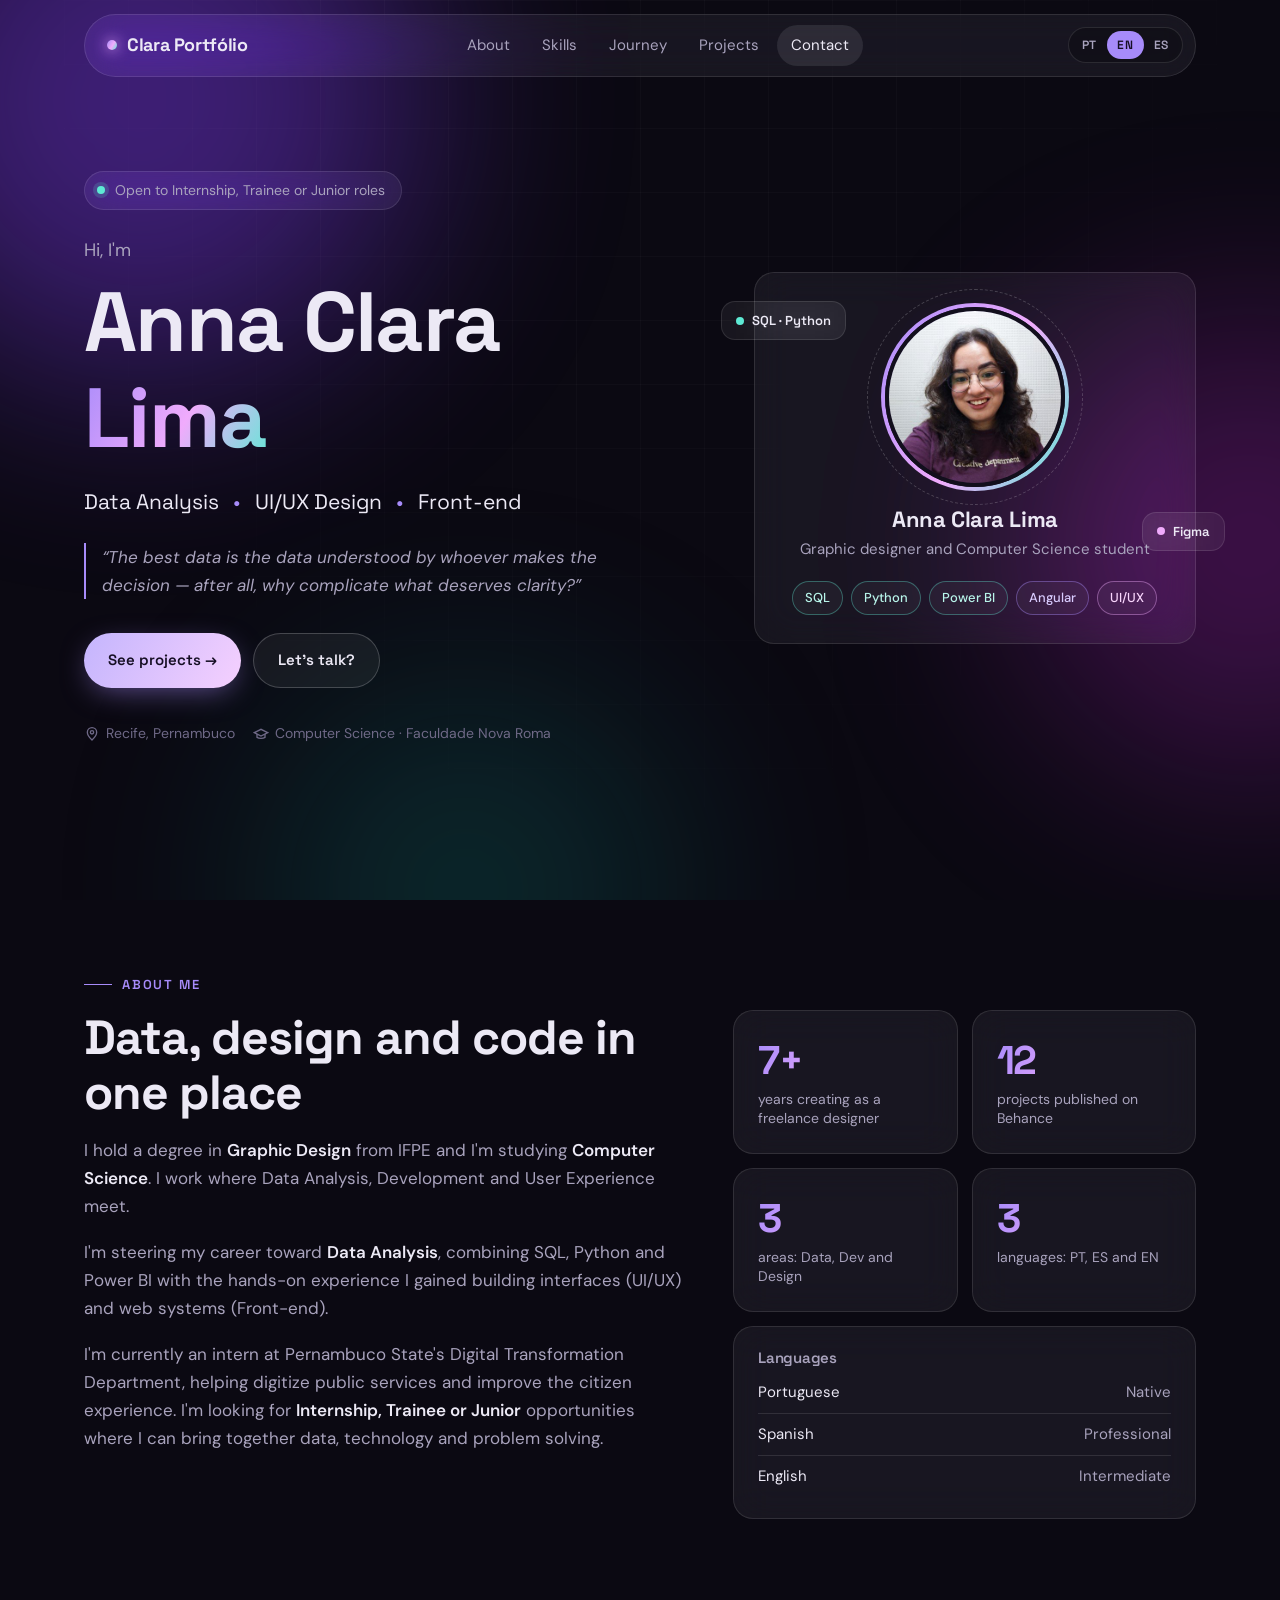
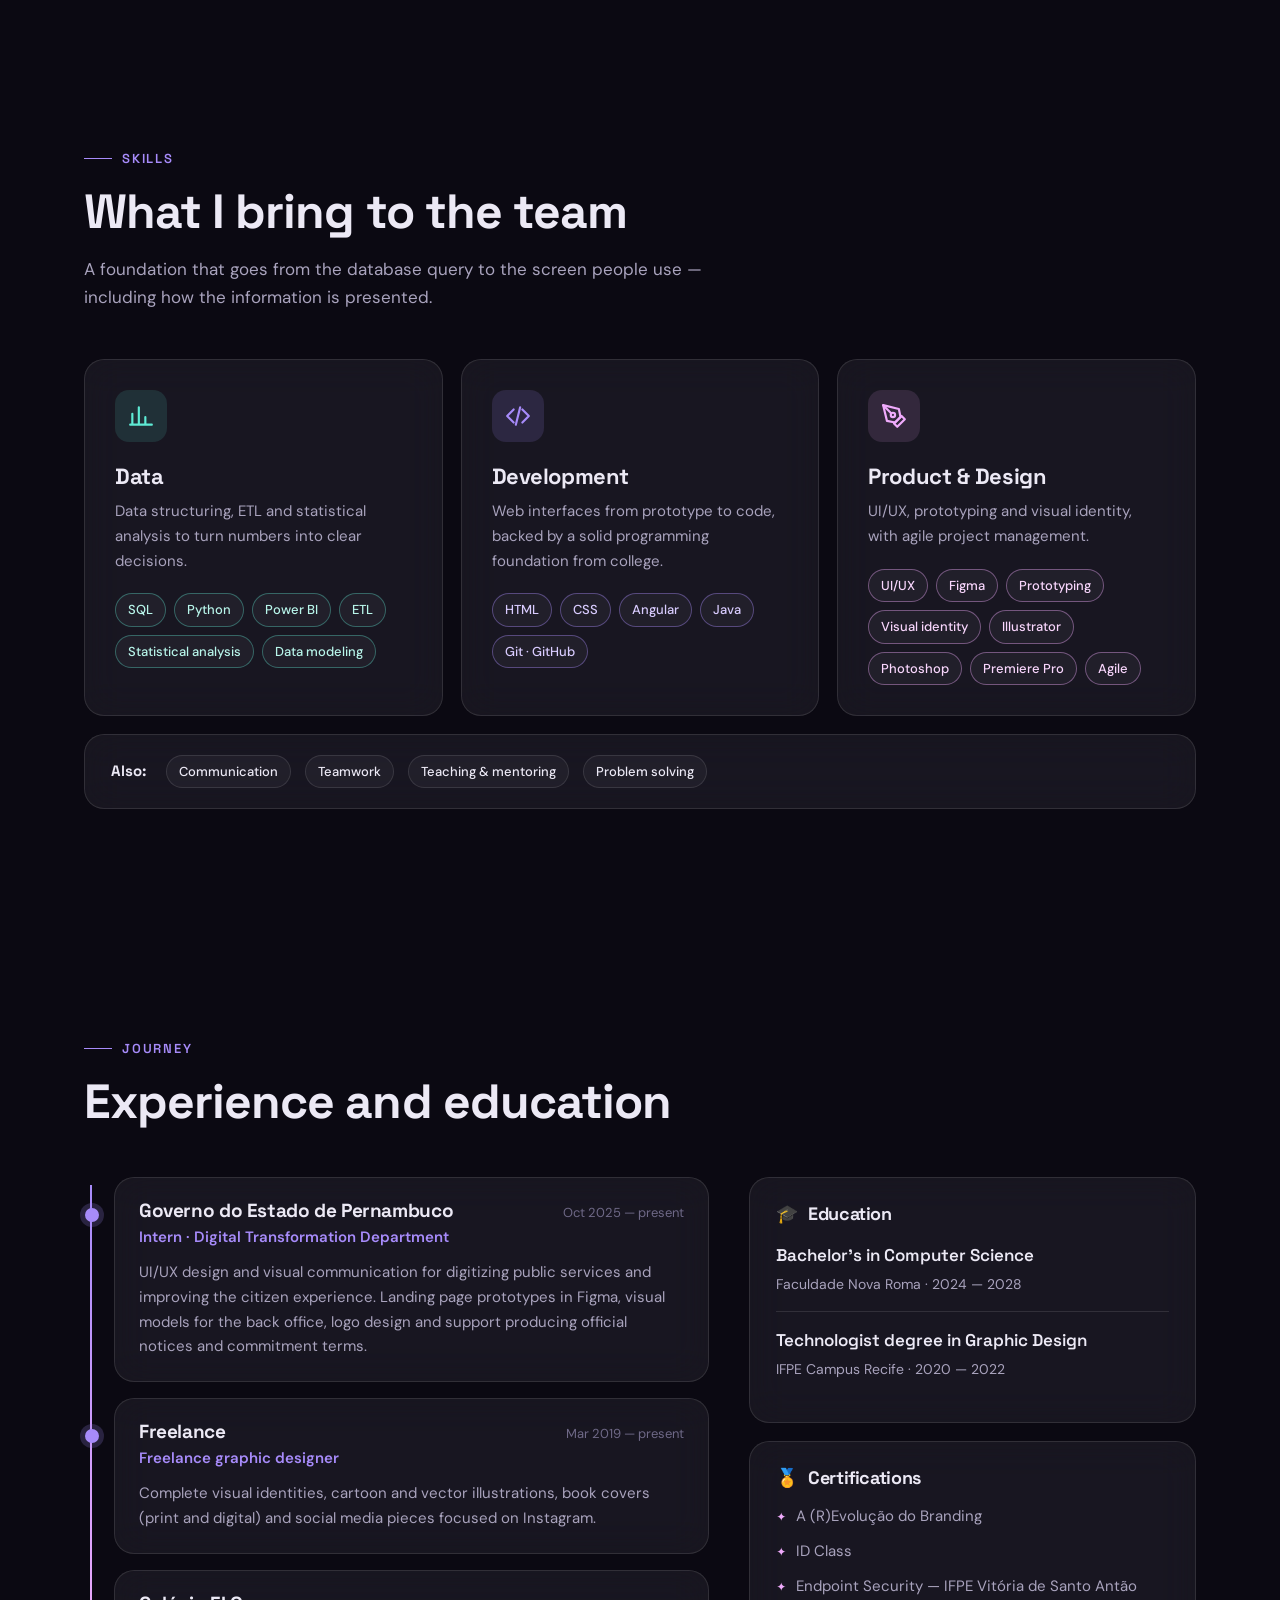
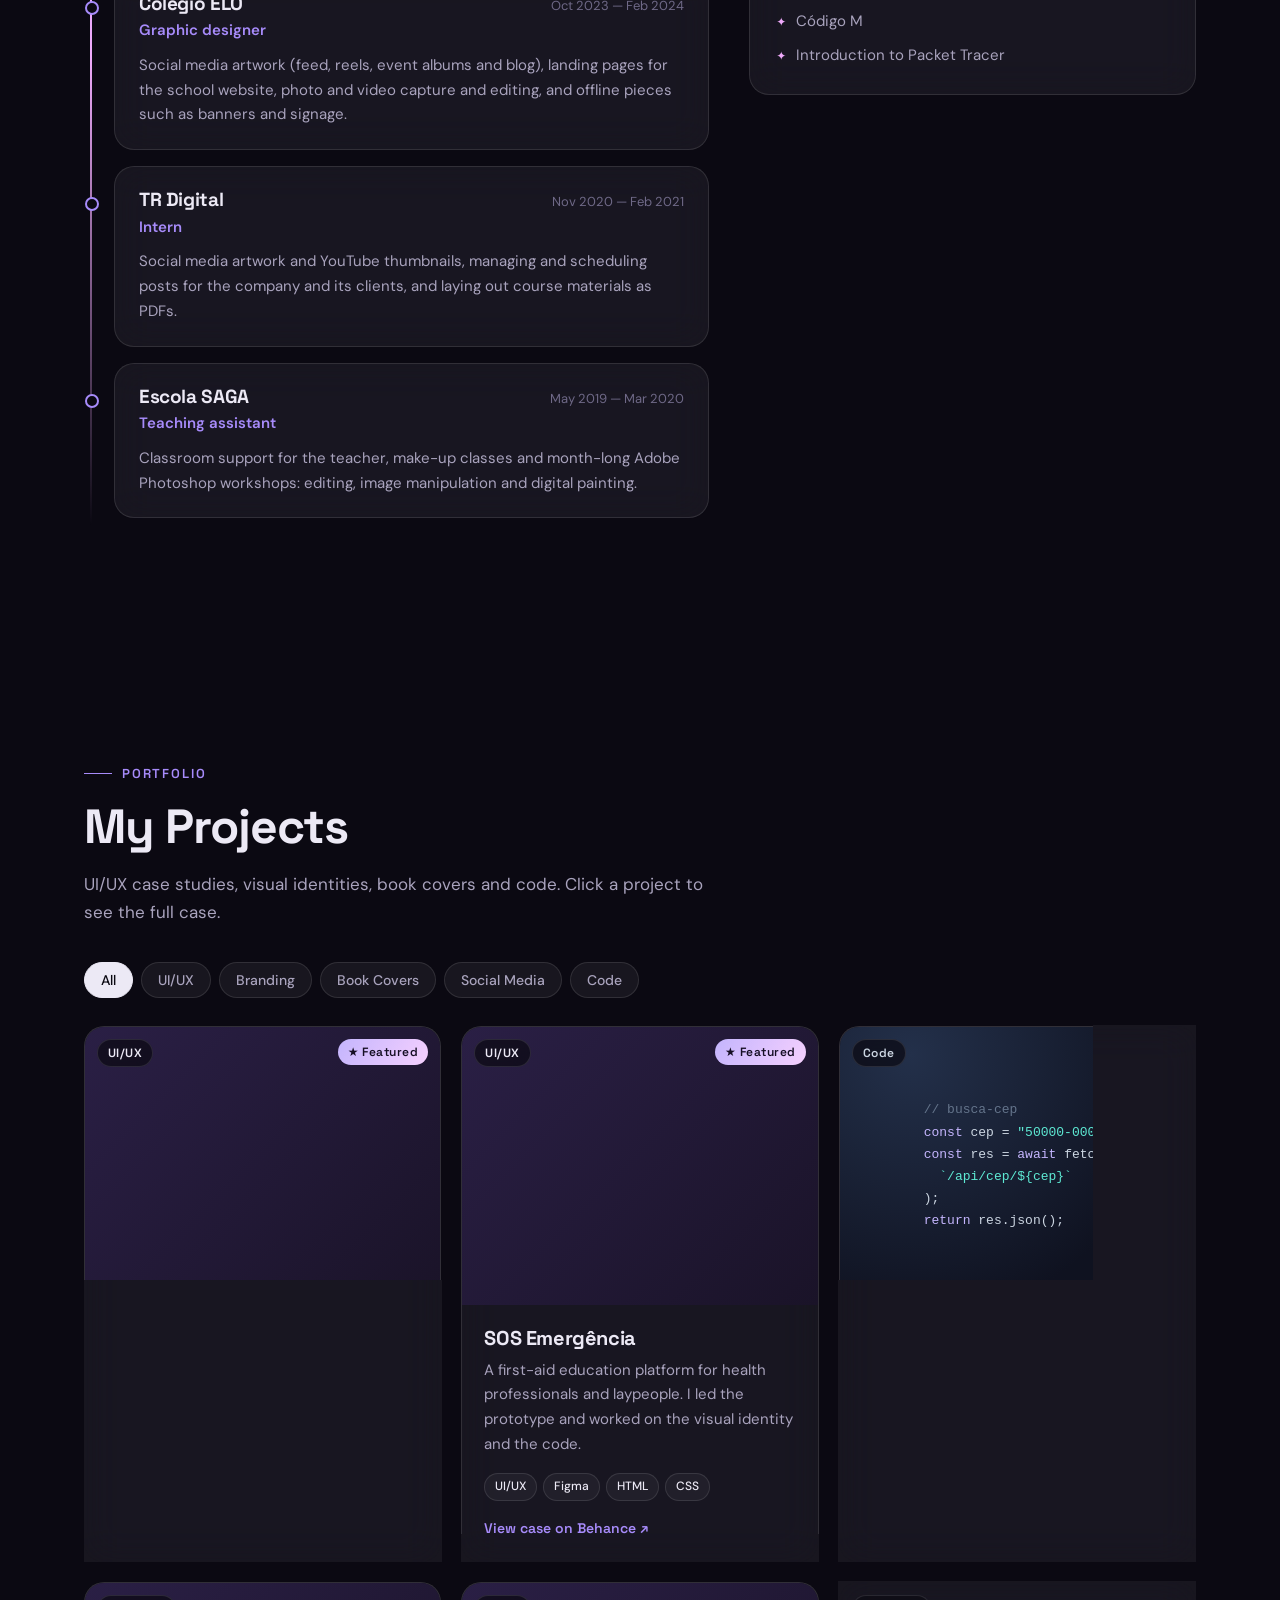
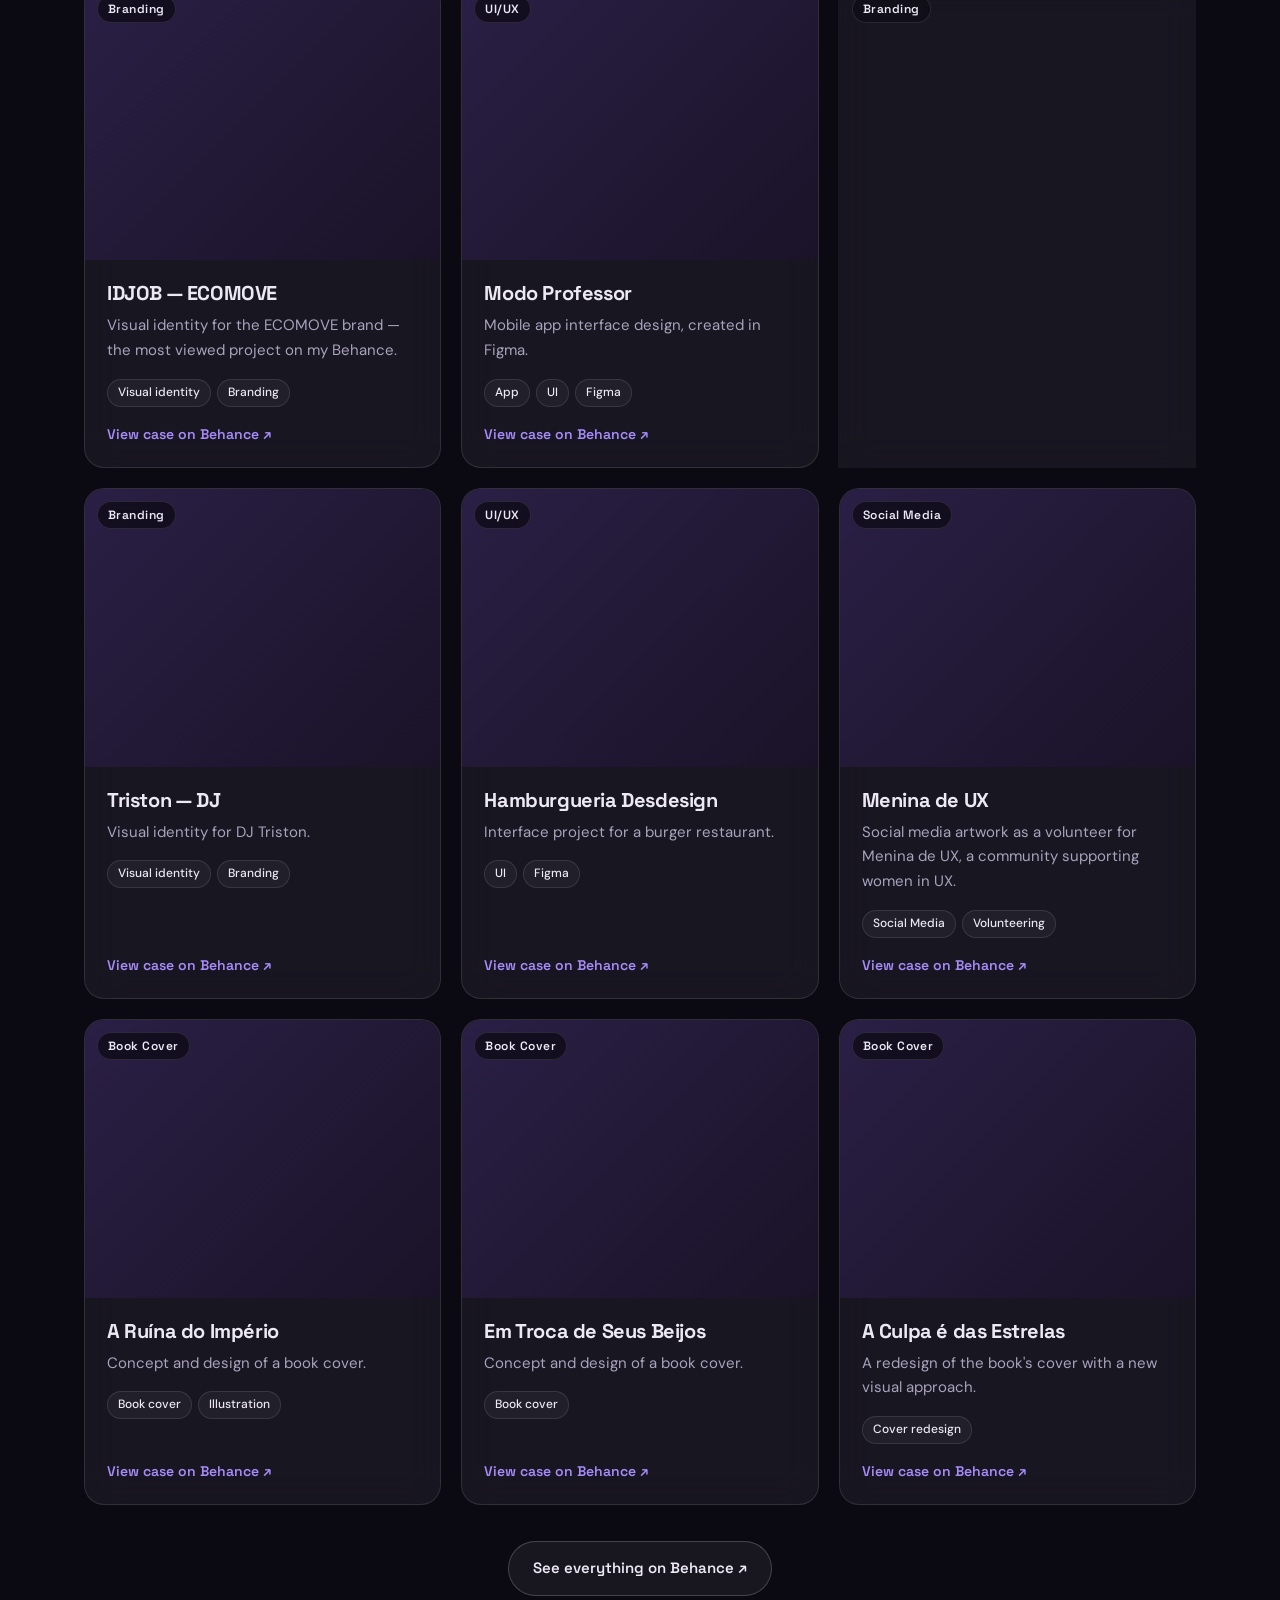
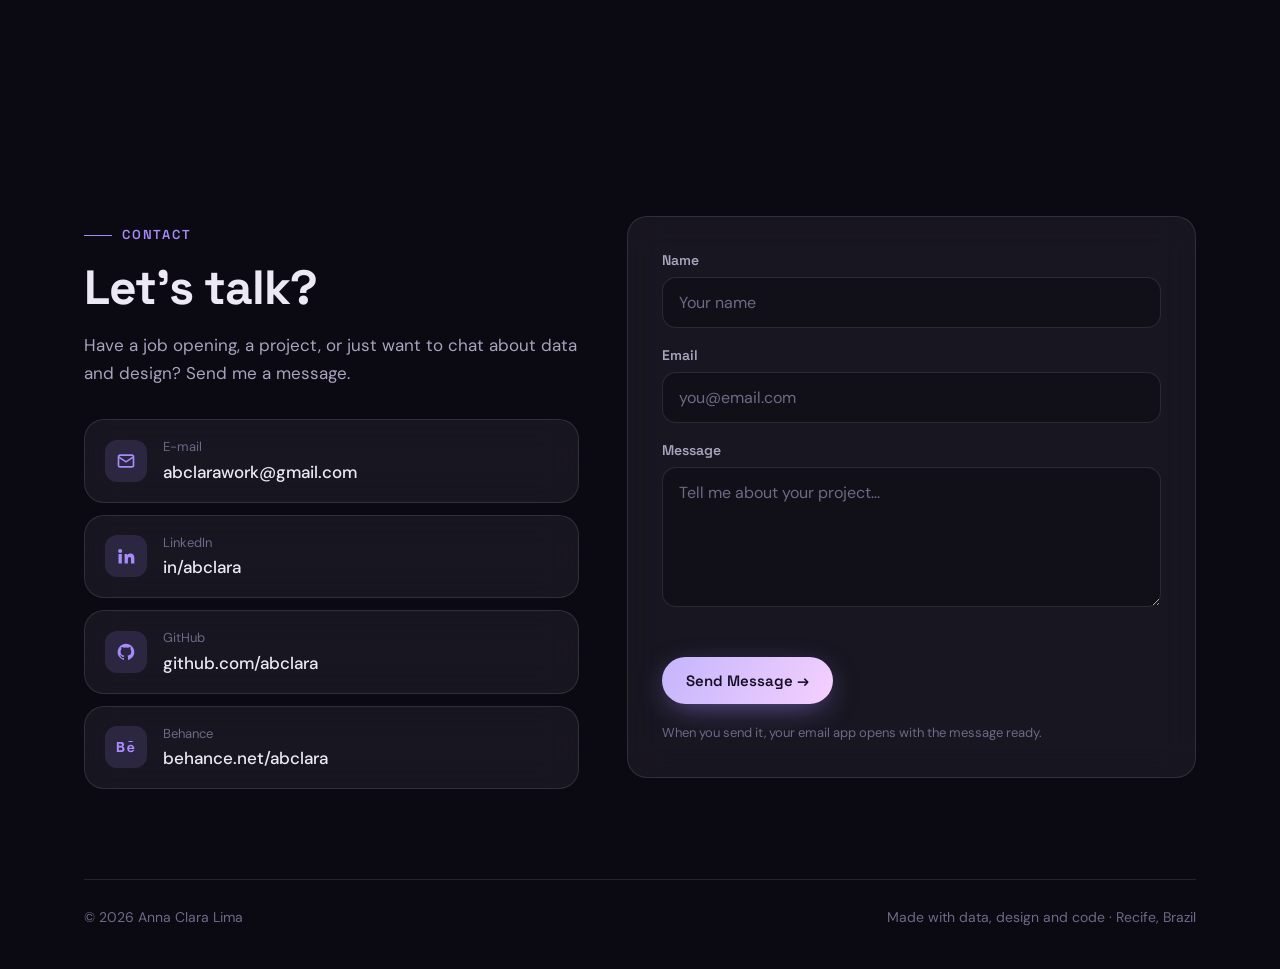
==== index.html @ c8ef6e66 "Add files via upload" ====
<!DOCTYPE html>
<html lang="pt-br">
<head>
  <meta charset="UTF-8">
  <meta name="viewport" content="width=device-width, initial-scale=1.0">
  <title>Clara Dev Design</title>
  <meta name="description" content="Portfólio de Anna Clara Lima — Analista de Dados, UI/UX e Front-end em Recife.">
  <link rel="preconnect" href="https://fonts.googleapis.com">
  <link rel="preconnect" href="https://fonts.gstatic.com" crossorigin>
  <link href="https://fonts.googleapis.com/css2?family=Space+Grotesk:wght@500;600;700&family=DM+Sans:opsz,wght@9..40,400;9..40,500;9..40,600&display=swap" rel="stylesheet">
  <style>
    :root {
      --bg: #0b0912;
      --bg-2: #120f1c;
      --text: #ece9f5;
      --muted: #a9a3bd;
      --faint: #6f6987;
      --purple: #a78bfa;
      --purple-deep: #7c3aed;
      --pink: #f0abfc;
      --teal: #5eead4;
      --glass: rgba(255, 255, 255, 0.055);
      --glass-strong: rgba(255, 255, 255, 0.09);
      --stroke: rgba(255, 255, 255, 0.11);
      --stroke-strong: rgba(255, 255, 255, 0.2);
      --radius: 20px;
      --gradient: linear-gradient(120deg, var(--purple) 0%, var(--pink) 55%, var(--teal) 100%);
      --font-head: "Space Grotesk", system-ui, sans-serif;
      --font-body: "DM Sans", system-ui, sans-serif;
      --max: 1160px;
    }

    *, *::before, *::after { box-sizing: border-box; }
    html { scroll-behavior: smooth; scroll-padding-top: 88px; }
    body {
      margin: 0;
      background: var(--bg);
      color: var(--text);
      font-family: var(--font-body);
      font-size: 17px;
      line-height: 1.65;
      -webkit-font-smoothing: antialiased;
      overflow-x: hidden;
    }
    img { max-width: 100%; display: block; }
    a { color: inherit; text-decoration: none; }
    h1, h2, h3, h4 { font-family: var(--font-head); line-height: 1.15; margin: 0; letter-spacing: -0.02em; }
    p { margin: 0; }
    :focus-visible { outline: 2px solid var(--pink); outline-offset: 3px; border-radius: 6px; }

    /* Fundo com brilhos */
    .bg-glow { position: fixed; inset: 0; z-index: -1; pointer-events: none; overflow: hidden; }
    .bg-glow span { position: absolute; border-radius: 50%; filter: blur(110px); opacity: .45; }
    .bg-glow span:nth-child(1) { width: 560px; height: 560px; background: var(--purple-deep); top: -180px; left: -140px; }
    .bg-glow span:nth-child(2) { width: 460px; height: 460px; background: #c026d3; top: 35%; right: -200px; opacity: .28; }
    .bg-glow span:nth-child(3) { width: 420px; height: 420px; background: #0d9488; bottom: -200px; left: 20%; opacity: .22; }
    .bg-grid {
      position: fixed; inset: 0; z-index: -1; pointer-events: none;
      background-image: linear-gradient(rgba(255,255,255,.025) 1px, transparent 1px),
                        linear-gradient(90deg, rgba(255,255,255,.025) 1px, transparent 1px);
      background-size: 64px 64px;
      mask-image: radial-gradient(ellipse at 50% 0%, #000 30%, transparent 75%);
    }

    .container { width: 100%; max-width: var(--max); margin: 0 auto; padding: 0 24px; }
    section { padding: 110px 0; }

    .glass-card {
      background: var(--glass);
      border: 1px solid var(--stroke);
      border-radius: var(--radius);
      backdrop-filter: blur(18px) saturate(140%);
      -webkit-backdrop-filter: blur(18px) saturate(140%);
    }

    .eyebrow {
      display: inline-flex; align-items: center; gap: 10px;
      font-family: var(--font-head); font-size: 13px; font-weight: 600;
      text-transform: uppercase; letter-spacing: .14em; color: var(--purple);
      margin-bottom: 14px;
    }
    .eyebrow::before { content: ""; width: 28px; height: 1px; background: currentColor; }
    .section-title { font-size: clamp(32px, 4.5vw, 48px); margin-bottom: 16px; }
    .section-lead { color: var(--muted); max-width: 620px; }
    .grad-text { background: var(--gradient); -webkit-background-clip: text; background-clip: text; color: transparent; }

    /* Botões */
    .btn-primary, .btn-ghost {
      display: inline-flex; align-items: center; gap: 8px;
      font-family: var(--font-head); font-weight: 600; font-size: 15px;
      padding: 14px 24px; border-radius: 999px; cursor: pointer;
      transition: transform .2s ease, box-shadow .2s ease, background .2s ease, border-color .2s ease;
    }
    .btn-primary {
      border: 0; color: #160f24;
      background: linear-gradient(120deg, #c4b5fd, #f5d0fe);
      box-shadow: 0 8px 30px -8px rgba(167, 139, 250, .6);
    }
    .btn-primary:hover { transform: translateY(-2px); box-shadow: 0 14px 40px -10px rgba(240, 171, 252, .7); }
    .btn-ghost { border: 1px solid var(--stroke-strong); color: var(--text); background: var(--glass); }
    .btn-ghost:hover { background: var(--glass-strong); border-color: var(--purple); transform: translateY(-2px); }

    /* ===== MENU ===== */
    .menu { position: sticky; top: 0; z-index: 50; padding: 14px 0; }
    .menu nav {
      display: flex; align-items: center; justify-content: space-between; gap: 16px;
      padding: 10px 12px 10px 22px; border-radius: 999px;
    }
    .menu h4 { font-size: 18px; display: flex; align-items: center; gap: 10px; white-space: nowrap; }
    .menu h4 .dot { width: 10px; height: 10px; border-radius: 50%; background: var(--gradient); box-shadow: 0 0 14px var(--pink); }
    .nav-links { list-style: none; display: flex; gap: 4px; margin: 0; padding: 0; }
    .nav-links a {
      display: block; padding: 8px 14px; border-radius: 999px; font-size: 15px; color: var(--muted);
      transition: color .2s, background .2s;
    }
    .nav-links a:hover, .nav-links a.active { color: var(--text); background: var(--glass-strong); }
    .nav-right { display: flex; align-items: center; gap: 8px; }
    .lang-switch { display: flex; padding: 3px; border-radius: 999px; border: 1px solid var(--stroke); background: rgba(0,0,0,.25); }
    .lang-switch button {
      border: 0; background: transparent; color: var(--muted); cursor: pointer;
      font: 600 12px var(--font-head); letter-spacing: .06em; padding: 6px 10px; border-radius: 999px;
    }
    .lang-switch button[aria-pressed="true"] { background: var(--purple); color: #160f24; }
    .menu-toggle {
      display: none; width: 40px; height: 40px; border-radius: 50%;
      border: 1px solid var(--stroke); background: var(--glass); color: var(--text); cursor: pointer;
      align-items: center; justify-content: center;
    }

    /* ===== BANNER ===== */
    .banner { padding: 80px 0 110px; }
    .banner-grid { display: grid; grid-template-columns: 1.25fr .9fr; gap: 56px; align-items: center; }
    .status-pill {
      display: inline-flex; align-items: center; gap: 10px; padding: 7px 16px 7px 12px;
      border-radius: 999px; font-size: 14px; color: var(--muted); margin-bottom: 26px;
    }
    .status-pill .live { width: 8px; height: 8px; border-radius: 50%; background: var(--teal); box-shadow: 0 0 0 4px rgba(94,234,212,.18); animation: pulse 2s infinite; }
    @keyframes pulse { 50% { box-shadow: 0 0 0 8px rgba(94,234,212,0); } }
    .hello { color: var(--muted); font-size: 18px; margin-bottom: 8px; }
    .banner h1 { font-size: clamp(44px, 7vw, 84px); font-weight: 700; margin-bottom: 18px; }
    .roles { display: flex; flex-wrap: wrap; gap: 8px 14px; font-family: var(--font-head); font-size: clamp(17px, 2vw, 21px); color: var(--text); margin-bottom: 24px; }
    .roles span:not(:last-child)::after { content: "•"; margin-left: 14px; color: var(--purple); }
    .banner-quote { color: var(--muted); max-width: 540px; border-left: 2px solid var(--purple); padding-left: 16px; margin-bottom: 34px; font-style: italic; }
    .banner-ctas { display: flex; flex-wrap: wrap; gap: 12px; }
    .banner-meta { display: flex; flex-wrap: wrap; gap: 18px; margin-top: 34px; color: var(--faint); font-size: 14px; }
    .banner-meta span { display: inline-flex; align-items: center; gap: 6px; }

    .profile-card { position: relative; padding: 28px; text-align: center; }
    .avatar {
      width: 180px; height: 180px; margin: 6px auto 20px; border-radius: 50%;
      display: grid; place-items: center; position: relative;
      background: radial-gradient(circle at 30% 25%, #3b2a63, #160f24 70%);
      font: 700 64px var(--font-head); letter-spacing: -.04em;
    }
    .avatar::before {
      content: ""; position: absolute; inset: -4px; border-radius: 50%; z-index: -1;
      background: var(--gradient); filter: blur(.5px);
    }
    .avatar img { width: 100%; height: 100%; border-radius: 50%; object-fit: cover; object-position: 50% 30%; border: 4px solid var(--bg-2); }
    .avatar::after { content: ""; position: absolute; inset: -18px; border-radius: 50%; border: 1px dashed var(--stroke-strong); animation: spin 30s linear infinite; }
    @keyframes spin { to { transform: rotate(360deg); } }
    .profile-card h3 { font-size: 22px; }
    .profile-card .sub { color: var(--muted); font-size: 15px; margin-top: 4px; }
    .profile-stack { display: flex; flex-wrap: wrap; justify-content: center; gap: 8px; margin-top: 20px; }
    .chip {
      display: inline-flex; align-items: center; gap: 6px;
      font-size: 13px; font-weight: 500; padding: 5px 12px; border-radius: 999px;
      border: 1px solid var(--stroke); background: rgba(255,255,255,.04); color: var(--text);
    }
    .chip.data { border-color: rgba(94,234,212,.35); color: #b8f5ea; }
    .chip.dev { border-color: rgba(167,139,250,.4); color: #d9ccff; }
    .chip.design { border-color: rgba(240,171,252,.4); color: #f9d6fd; }
    .float-chip {
      position: absolute; padding: 10px 14px; border-radius: 14px; font: 600 13px var(--font-head);
      display: flex; align-items: center; gap: 8px; animation: float 6s ease-in-out infinite;
    }
    .float-chip.one { top: 28px; left: -34px; }
    .float-chip.two { bottom: 92px; right: -30px; animation-delay: -3s; }
    .float-chip i { width: 8px; height: 8px; border-radius: 50%; display: inline-block; }
    @keyframes float { 50% { transform: translateY(-10px); } }

    /* ===== SOBRE ===== */
    .about-grid { display: grid; grid-template-columns: 1.3fr 1fr; gap: 48px; align-items: start; }
    .about-text p { color: var(--muted); margin-bottom: 18px; }
    .about-text p strong { color: var(--text); font-weight: 600; }
    .stats { display: grid; grid-template-columns: 1fr 1fr; gap: 14px; }
    .stat { padding: 24px; }
    .stat .num { font: 700 40px var(--font-head); letter-spacing: -.03em; }
    .stat .label { color: var(--muted); font-size: 14px; line-height: 1.4; margin-top: 4px; }
    .about-langs { margin-top: 14px; padding: 22px 24px; }
    .about-langs h4 { font-size: 15px; color: var(--muted); font-weight: 600; margin-bottom: 14px; }
    .lang-row { display: flex; justify-content: space-between; gap: 12px; padding: 8px 0; border-top: 1px solid var(--stroke); font-size: 15px; }
    .lang-row:first-of-type { border-top: 0; padding-top: 0; }
    .lang-row span:last-child { color: var(--muted); text-align: right; }

    /* ===== SKILLS ===== */
    .skills-grid { display: grid; grid-template-columns: repeat(3, 1fr); gap: 18px; margin-top: 48px; }
    .skill-card { padding: 30px; transition: transform .25s ease, border-color .25s ease; }
    .skill-card:hover { transform: translateY(-4px); border-color: var(--stroke-strong); }
    .skill-icon { width: 52px; height: 52px; border-radius: 14px; display: grid; place-items: center; margin-bottom: 22px; }
    .skill-card.data .skill-icon { background: rgba(94,234,212,.12); color: var(--teal); }
    .skill-card.dev .skill-icon { background: rgba(167,139,250,.14); color: var(--purple); }
    .skill-card.design .skill-icon { background: rgba(240,171,252,.12); color: var(--pink); }
    .skill-card h3 { font-size: 22px; margin-bottom: 10px; }
    .skill-card p { color: var(--muted); font-size: 15px; margin-bottom: 20px; }
    .skill-card .chips { display: flex; flex-wrap: wrap; gap: 8px; }
    .soft-skills { margin-top: 18px; padding: 20px 26px; display: flex; flex-wrap: wrap; align-items: center; gap: 10px 14px; }
    .soft-skills strong { font-family: var(--font-head); font-size: 15px; margin-right: 6px; }

    /* ===== TRAJETÓRIA ===== */
    .journey-grid { display: grid; grid-template-columns: 1.4fr 1fr; gap: 40px; margin-top: 48px; align-items: start; }
    .timeline { position: relative; padding-left: 30px; }
    .timeline::before { content: ""; position: absolute; left: 6px; top: 8px; bottom: 8px; width: 2px; background: linear-gradient(var(--purple), var(--pink), transparent); }
    .tl-item { position: relative; padding: 22px 24px; margin-bottom: 16px; }
    .tl-item::before {
      content: ""; position: absolute; left: -30px; top: 30px; width: 14px; height: 14px; border-radius: 50%;
      background: var(--bg); border: 2px solid var(--purple);
    }
    .tl-item.current::before { background: var(--purple); box-shadow: 0 0 0 5px rgba(167,139,250,.2); }
    .tl-head { display: flex; justify-content: space-between; align-items: baseline; gap: 6px 16px; flex-wrap: wrap; }
    .tl-item h3 { font-size: 19px; }
    .tl-date { font-size: 13px; color: var(--faint); white-space: nowrap; }
    .tl-role { color: var(--purple); font-weight: 600; font-size: 15px; margin: 2px 0 10px; }
    .tl-item p { color: var(--muted); font-size: 15px; }
    .side-stack { display: grid; gap: 18px; }
    .side-block { padding: 26px; }
    .side-block h3 { font-size: 18px; margin-bottom: 16px; display: flex; align-items: center; gap: 10px; }
    .edu { padding: 14px 0; border-top: 1px solid var(--stroke); }
    .edu:first-of-type { border-top: 0; padding-top: 0; }
    .edu strong { display: block; font-family: var(--font-head); font-weight: 600; }
    .edu span { color: var(--muted); font-size: 14px; }
    .cert-list { list-style: none; margin: 0; padding: 0; display: grid; gap: 10px; }
    .cert-list li { display: flex; gap: 10px; font-size: 15px; color: var(--muted); }
    .cert-list li::before { content: "✦"; color: var(--pink); font-size: 12px; margin-top: 4px; }

    /* ===== PROJETOS ===== */
    .projects-head { display: flex; justify-content: space-between; align-items: end; gap: 24px; flex-wrap: wrap; }
    .filters { display: flex; flex-wrap: wrap; gap: 8px; margin-top: 36px; }
    .filters button {
      border: 1px solid var(--stroke); background: var(--glass); color: var(--muted); cursor: pointer;
      font: 500 14px var(--font-body); padding: 8px 16px; border-radius: 999px; transition: all .2s;
    }
    .filters button:hover { color: var(--text); border-color: var(--stroke-strong); }
    .filters button[aria-pressed="true"] { background: var(--text); color: var(--bg); border-color: var(--text); }
    .projects-grid { display: grid; grid-template-columns: repeat(3, 1fr); gap: 20px; margin-top: 28px; }
    .project-card { overflow: hidden; display: flex; flex-direction: column; transition: transform .3s ease, border-color .3s ease, box-shadow .3s ease; }
    .project-card:hover { transform: translateY(-6px); border-color: var(--stroke-strong); box-shadow: 0 24px 60px -30px rgba(167,139,250,.55); }
    .project-card.featured { grid-column: span 1; }
    .project-thumb { position: relative; aspect-ratio: 808 / 632; overflow: hidden; background: linear-gradient(135deg, #2a1f45, #1a1328); }
    .project-thumb img { width: 100%; height: 100%; object-fit: cover; transition: transform .5s ease; }
    .project-card:hover .project-thumb img { transform: scale(1.05); }
    .project-thumb .badge {
      position: absolute; top: 12px; left: 12px; font: 600 12px var(--font-head); letter-spacing: .04em;
      padding: 5px 10px; border-radius: 999px; background: rgba(11,9,18,.7); backdrop-filter: blur(8px); border: 1px solid var(--stroke);
    }
    .project-thumb .badge.star { left: auto; right: 12px; color: #160f24; background: linear-gradient(120deg, #c4b5fd, #f5d0fe); border: 0; }
    .code-thumb { display: grid; place-items: center; padding: 22px; font-family: ui-monospace, "Cascadia Code", Consolas, monospace; font-size: 13px; line-height: 1.7; color: #cbd5e1; background: radial-gradient(circle at 20% 10%, #23304a, #0f1220 70%); }
    .code-thumb pre { margin: 0; white-space: pre; }
    .code-thumb .k { color: #c4b5fd; } .code-thumb .s { color: #5eead4; } .code-thumb .c { color: #64748b; }
    .project-body { padding: 22px 22px 24px; display: flex; flex-direction: column; flex: 1; }
    .project-body h3 { font-size: 20px; margin-bottom: 8px; }
    .project-body p { color: var(--muted); font-size: 15px; margin-bottom: 16px; }
    .project-body .chips { display: flex; flex-wrap: wrap; gap: 6px; margin-bottom: 18px; }
    .project-body .chips .chip { font-size: 12px; padding: 3px 10px; }
    .project-link { margin-top: auto; display: inline-flex; align-items: center; gap: 6px; font: 600 14px var(--font-head); color: var(--purple); }
    .project-link:hover { color: var(--pink); }
    .project-card[hidden] { display: none; }
    .more-cta { margin-top: 36px; text-align: center; }

    /* ===== CONTATO ===== */
    footer { padding: 110px 0 40px; }
    .contact-grid { display: grid; grid-template-columns: 1fr 1.15fr; gap: 48px; align-items: start; }
    .contact-links { display: grid; gap: 12px; margin-top: 32px; }
    .contact-link { display: flex; align-items: center; gap: 16px; padding: 16px 20px; transition: border-color .2s, transform .2s; }
    .contact-link:hover { border-color: var(--purple); transform: translateX(4px); }
    .contact-link .ic { width: 42px; height: 42px; border-radius: 12px; display: grid; place-items: center; background: rgba(167,139,250,.14); color: var(--purple); flex-shrink: 0; }
    .contact-link small { display: block; color: var(--faint); font-size: 13px; }
    .contact-link span { font-weight: 500; word-break: break-word; }
    .contact-card { padding: 34px; }
    .contact-form { display: flex; flex-direction: column; gap: 18px; }
    .form-field { display: flex; flex-direction: column; gap: 8px; }
    .form-label { font: 600 14px var(--font-head); color: var(--muted); }
    .form-input, .form-textarea {
      width: 100%; font: 400 16px var(--font-body); color: var(--text);
      background: rgba(0,0,0,.28); border: 1px solid var(--stroke); border-radius: 14px;
      padding: 14px 16px; transition: border-color .2s, box-shadow .2s;
    }
    .form-textarea { min-height: 140px; resize: vertical; }
    .form-input::placeholder, .form-textarea::placeholder { color: var(--faint); }
    .form-input:focus, .form-textarea:focus { outline: none; border-color: var(--purple); box-shadow: 0 0 0 4px rgba(167,139,250,.18); }
    .form-note { font-size: 13px; color: var(--faint); }
    .form-error { font-size: 14px; color: #fca5a5; min-height: 1em; }
    .footer-bottom { margin-top: 90px; padding-top: 26px; border-top: 1px solid var(--stroke); display: flex; justify-content: space-between; gap: 12px; flex-wrap: wrap; color: var(--faint); font-size: 14px; }

    /* Revelar ao rolar */
    .reveal { opacity: 0; transform: translateY(24px); transition: opacity .7s ease, transform .7s ease; }
    .reveal.in { opacity: 1; transform: none; }

    /* ===== RESPONSIVO ===== */
    @media (max-width: 1000px) {
      .banner-grid, .about-grid, .journey-grid, .contact-grid { grid-template-columns: 1fr; }
      .profile-card { max-width: 420px; margin: 0 auto; width: 100%; }
      .skills-grid { grid-template-columns: 1fr 1fr; }
      .skills-grid .skill-card:last-child { grid-column: span 2; }
      .projects-grid { grid-template-columns: 1fr 1fr; }
    }
    @media (max-width: 820px) {
      .menu-toggle { display: inline-flex; }
      .nav-links {
        position: absolute; top: calc(100% + 6px); left: 16px; right: 16px;
        flex-direction: column; padding: 10px; border-radius: 20px;
        background: rgba(18, 15, 28, .96); border: 1px solid var(--stroke);
        backdrop-filter: blur(18px); -webkit-backdrop-filter: blur(18px);
        display: none;
      }
      .nav-links.open { display: flex; }
      .nav-links a { padding: 12px 16px; font-size: 16px; }
    }
    @media (max-width: 640px) {
      body { font-size: 16px; }
      .container { padding: 0 16px; }
      section { padding: 80px 0; }
      .banner { padding: 48px 0 80px; }
      .menu nav { padding: 8px 8px 8px 16px; }
      .menu h4 { font-size: 16px; }
      .lang-switch button { padding: 6px 8px; }
      .skills-grid, .projects-grid, .stats { grid-template-columns: 1fr; }
      .skills-grid .skill-card:last-child { grid-column: auto; }
      .float-chip { display: none; }
      .avatar { width: 150px; height: 150px; font-size: 52px; }
      .contact-card { padding: 22px; }
      .timeline { padding-left: 24px; }
      .tl-item { padding: 18px; }
      .tl-item::before { left: -24px; }
      .timeline::before { left: 4px; }
      footer { padding-top: 80px; }
    }
    @media (max-width: 640px) {
      .roles { font-size: 15px; gap: 6px 10px; }
      .roles span:not(:last-child)::after { margin-left: 10px; }
      .menu h4 { font-size: 15px; gap: 8px; }
      .menu-toggle { width: 36px; height: 36px; }
    }
    @media (max-width: 340px) {
      .menu h4 .txt { display: none; }
    }
    @media (prefers-reduced-motion: reduce) {
      *, *::before, *::after { animation: none !important; transition: none !important; }
      .reveal { opacity: 1; transform: none; }
      html { scroll-behavior: auto; }
    }
  </style>
</head>
<body>
  <div class="bg-glow" aria-hidden="true"><span></span><span></span><span></span></div>
  <div class="bg-grid" aria-hidden="true"></div>

  <!-- MENU -->
  <header class="menu">
    <div class="container">
      <nav class="glass-card" aria-label="Principal">
        <h4><span class="dot" aria-hidden="true"></span><span class="txt">Clara Portfólio</span></h4>
        <ul class="nav-links" id="nav-links">
          <li><a href="#sobre" data-i18n="nav.about">Sobre</a></li>
          <li><a href="#skills" data-i18n="nav.skills">Skills</a></li>
          <li><a href="#trajetoria" data-i18n="nav.journey">Trajetória</a></li>
          <li><a href="#projetos" data-i18n="nav.projects">Projetos</a></li>
          <li><a href="#contato" data-i18n="nav.contact">Contato</a></li>
        </ul>
        <div class="nav-right">
          <div class="lang-switch" role="group" aria-label="Idioma / Language">
            <button type="button" data-lang="pt" aria-pressed="true">PT</button>
            <button type="button" data-lang="en" aria-pressed="false">EN</button>
            <button type="button" data-lang="es" aria-pressed="false">ES</button>
          </div>
          <button class="menu-toggle" type="button" aria-controls="nav-links" aria-expanded="false" aria-label="Abrir menu">
            <svg width="18" height="18" viewBox="0 0 24 24" fill="none" stroke="currentColor" stroke-width="2" stroke-linecap="round"><path d="M4 7h16M4 12h16M4 17h16"/></svg>
          </button>
        </div>
      </nav>
    </div>
  </header>

  <main>
    <!-- BANNER -->
    <section class="banner" id="inicio">
      <div class="container banner-grid">
        <div>
          <div class="status-pill glass-card reveal"><span class="live" aria-hidden="true"></span><span data-i18n="hero.status">Aberta a Estágio, Trainee ou Júnior</span></div>
          <p class="hello reveal" data-i18n="hero.hello">Olá, eu sou</p>
          <h1 class="reveal">Anna Clara <span class="grad-text">Lima</span></h1>
          <div class="roles reveal">
            <span data-i18n="hero.role1">Análise de Dados</span>
            <span>UI/UX Design</span>
            <span>Front-end</span>
          </div>
          <p class="banner-quote reveal" data-i18n="hero.quote">“O melhor dado é aquele que é compreendido por quem decide — afinal, para quê complicar o que merece clareza?”</p>
          <div class="banner-ctas reveal">
            <a class="btn-primary" href="#projetos" data-i18n="hero.cta1">Ver projetos →</a>
            <a class="btn-ghost" href="#contato" data-i18n="hero.cta2">Vamos trocar ideia?</a>
          </div>
          <div class="banner-meta reveal">
            <span>
              <svg width="16" height="16" viewBox="0 0 24 24" fill="none" stroke="currentColor" stroke-width="2"><path d="M12 21s-7-6.2-7-11.5A7 7 0 0 1 19 9.5C19 14.8 12 21 12 21z"/><circle cx="12" cy="9.5" r="2.5"/></svg>
              Recife, Pernambuco
            </span>
            <span>
              <svg width="16" height="16" viewBox="0 0 24 24" fill="none" stroke="currentColor" stroke-width="2"><path d="M22 10 12 5 2 10l10 5 10-5z"/><path d="M6 12v5c3 2 9 2 12 0v-5"/></svg>
              <span data-i18n="hero.meta">Ciência da Computação · Faculdade Nova Roma</span>
            </span>
          </div>
        </div>

        <div class="profile-card glass-card reveal">
          <div class="float-chip glass-card one"><i style="background:var(--teal)"></i>SQL · Python</div>
          <div class="float-chip glass-card two"><i style="background:var(--pink)"></i>Figma</div>
          <div class="avatar"><img src="[data-uri]" alt="Foto de Anna Clara Lima" width="400" height="400"></div>
          <h3>Anna Clara Lima</h3>
          <p class="sub" data-i18n="hero.cardSub">Designer gráfica e estudante de Ciência da Computação</p>
          <div class="profile-stack">
            <span class="chip data">SQL</span>
            <span class="chip data">Python</span>
            <span class="chip data">Power BI</span>
            <span class="chip dev">Angular</span>
            <span class="chip design">UI/UX</span>
          </div>
        </div>
      </div>
    </section>

    <!-- SOBRE MIM -->
    <section id="sobre">
      <div class="container">
        <span class="eyebrow" data-i18n="about.eyebrow">Sobre mim</span>
        <div class="about-grid">
          <div class="about-text reveal">
            <h2 class="section-title" data-i18n="about.title">Dados, design e código no mesmo lugar</h2>
            <p data-i18n="about.p1">Sou graduada em <strong>Design Gráfico</strong> pelo IFPE e estudante de <strong>Ciência da Computação</strong>. Atuo na intersecção entre Análise de Dados, Desenvolvimento e Experiência do Usuário.</p>
            <p data-i18n="about.p2">Venho direcionando minha carreira para a <strong>Análise de Dados</strong>, combinando SQL, Python e Power BI com a experiência prática que adquiri desenvolvendo interfaces (UI/UX) e sistemas web (Front-end).</p>
            <p data-i18n="about.p3">Hoje sou estagiária na Secretaria de Transformação Digital do Governo de Pernambuco, ajudando a digitalizar serviços e melhorar a experiência do cidadão. Busco oportunidades de <strong>Estágio, Trainee ou Júnior</strong> onde eu possa unir dados, tecnologia e resolução de problemas.</p>
          </div>
          <div class="reveal">
            <div class="stats">
              <div class="stat glass-card"><div class="num grad-text">7+</div><div class="label" data-i18n="about.stat1">anos criando como designer freelancer</div></div>
              <div class="stat glass-card"><div class="num grad-text">12</div><div class="label" data-i18n="about.stat2">projetos publicados no Behance</div></div>
              <div class="stat glass-card"><div class="num grad-text">3</div><div class="label" data-i18n="about.stat3">frentes: Dados, Dev e Design</div></div>
              <div class="stat glass-card"><div class="num grad-text">3</div><div class="label" data-i18n="about.stat4">idiomas: PT, ES e EN</div></div>
            </div>
            <div class="about-langs glass-card">
              <h4 data-i18n="about.langs">Idiomas</h4>
              <div class="lang-row"><span data-i18n="lang.pt">Português</span><span data-i18n="lang.ptLvl">Nativo</span></div>
              <div class="lang-row"><span data-i18n="lang.es">Espanhol</span><span data-i18n="lang.esLvl">Profissional</span></div>
              <div class="lang-row"><span data-i18n="lang.en">Inglês</span><span data-i18n="lang.enLvl">Intermediário</span></div>
            </div>
          </div>
        </div>
      </div>
    </section>

    <!-- SKILLS -->
    <section id="skills">
      <div class="container">
        <span class="eyebrow">Skills</span>
        <h2 class="section-title reveal" data-i18n="skills.title">O que eu levo para o time</h2>
        <p class="section-lead reveal" data-i18n="skills.lead">Uma base que vai da consulta no banco até a tela que a pessoa usa — e passa pela forma como a informação é apresentada.</p>

        <div class="skills-grid">
          <article class="skill-card glass-card data reveal">
            <div class="skill-icon" aria-hidden="true">
              <svg width="26" height="26" viewBox="0 0 24 24" fill="none" stroke="currentColor" stroke-width="2" stroke-linecap="round"><path d="M4 20V10M10 20V4M16 20v-7M22 20H2"/></svg>
            </div>
            <h3 data-i18n="skills.dataTitle">Dados</h3>
            <p data-i18n="skills.dataText">Estruturação de bases, ETL e análise estatística para transformar números em decisões claras.</p>
            <div class="chips">
              <span class="chip data">SQL</span><span class="chip data">Python</span><span class="chip data">Power BI</span><span class="chip data">ETL</span><span class="chip data" data-i18n="skills.stats">Análise estatística</span><span class="chip data" data-i18n="skills.bases">Estruturação de bases</span>
            </div>
          </article>
          <article class="skill-card glass-card dev reveal">
            <div class="skill-icon" aria-hidden="true">
              <svg width="26" height="26" viewBox="0 0 24 24" fill="none" stroke="currentColor" stroke-width="2" stroke-linecap="round" stroke-linejoin="round"><path d="m8 6-6 6 6 6M16 6l6 6-6 6M14 4l-4 16"/></svg>
            </div>
            <h3 data-i18n="skills.devTitle">Desenvolvimento</h3>
            <p data-i18n="skills.devText">Interfaces web do protótipo ao código, com base sólida de programação da faculdade.</p>
            <div class="chips">
              <span class="chip dev">HTML</span><span class="chip dev">CSS</span><span class="chip dev">Angular</span><span class="chip dev">Java</span><span class="chip dev">Git · GitHub</span>
            </div>
          </article>
          <article class="skill-card glass-card design reveal">
            <div class="skill-icon" aria-hidden="true">
              <svg width="26" height="26" viewBox="0 0 24 24" fill="none" stroke="currentColor" stroke-width="2" stroke-linecap="round" stroke-linejoin="round"><path d="M12 19l7-7 3 3-7 7-3-3z"/><path d="M18 13l-1.5-7.5L2 2l3.5 14.5L13 18l5-5z"/><path d="M2 2l7.6 7.6"/><circle cx="11" cy="11" r="2"/></svg>
            </div>
            <h3 data-i18n="skills.designTitle">Produto &amp; Design</h3>
            <p data-i18n="skills.designText">UI/UX, prototipagem e identidade visual, com gestão de projetos em metodologias ágeis.</p>
            <div class="chips">
              <span class="chip design">UI/UX</span><span class="chip design">Figma</span><span class="chip design" data-i18n="skills.proto">Prototipagem</span><span class="chip design" data-i18n="skills.brand">Identidade visual</span><span class="chip design">Illustrator</span><span class="chip design">Photoshop</span><span class="chip design">Premiere Pro</span><span class="chip design">Agile</span>
            </div>
          </article>
        </div>
        <div class="soft-skills glass-card reveal">
          <strong data-i18n="skills.soft">Também:</strong>
          <span class="chip" data-i18n="skills.soft1">Comunicação</span>
          <span class="chip" data-i18n="skills.soft2">Trabalho em equipe</span>
          <span class="chip" data-i18n="skills.soft3">Ensino e mentoria</span>
          <span class="chip" data-i18n="skills.soft4">Resolução de problemas</span>
        </div>
      </div>
    </section>

    <!-- TRAJETÓRIA -->
    <section id="trajetoria">
      <div class="container">
        <span class="eyebrow" data-i18n="journey.eyebrow">Trajetória</span>
        <h2 class="section-title reveal" data-i18n="journey.title">Experiência e formação</h2>

        <div class="journey-grid">
          <div class="timeline">
            <article class="tl-item glass-card current reveal">
              <div class="tl-head"><h3>Governo do Estado de Pernambuco</h3><span class="tl-date" data-i18n="exp.gov.date">out 2025 — atual</span></div>
              <div class="tl-role" data-i18n="exp.gov.role">Estagiária · Secretaria de Transformação Digital</div>
              <p data-i18n="exp.gov.text">UI/UX Design e comunicação visual para a digitalização de serviços e a melhoria da experiência do cidadão. Prototipação de landing pages no Figma, modelos visuais para o backoffice, criação de logos e apoio na geração de comunicados oficiais e termos de compromisso.</p>
            </article>
            <article class="tl-item glass-card current reveal">
              <div class="tl-head"><h3>Freelance</h3><span class="tl-date" data-i18n="exp.free.date">mar 2019 — atual</span></div>
              <div class="tl-role" data-i18n="exp.free.role">Designer gráfica autônoma</div>
              <p data-i18n="exp.free.text">Identidades visuais completas, ilustrações em estilo cartoon e vetorizado, capas de livros (físico e digital) e peças para redes sociais com foco no Instagram.</p>
            </article>
            <article class="tl-item glass-card reveal">
              <div class="tl-head"><h3>Colégio ELO</h3><span class="tl-date" data-i18n="exp.elo.date">out 2023 — fev 2024</span></div>
              <div class="tl-role" data-i18n="exp.elo.role">Designer gráfica</div>
              <p data-i18n="exp.elo.text">Artes para redes sociais (feed, reels, álbuns de eventos e blog), landing pages para o site do colégio, captação e edição de foto e vídeo, e peças offline como banners e sinalização.</p>
            </article>
            <article class="tl-item glass-card reveal">
              <div class="tl-head"><h3>TR Digital</h3><span class="tl-date" data-i18n="exp.tr.date">nov 2020 — fev 2021</span></div>
              <div class="tl-role" data-i18n="exp.tr.role">Estagiária</div>
              <p data-i18n="exp.tr.text">Artes para redes sociais e capas para o YouTube, gestão e agendamento de posts da empresa e de clientes, e diagramação de materiais de cursos em PDF.</p>
            </article>
            <article class="tl-item glass-card reveal">
              <div class="tl-head"><h3>Escola SAGA</h3><span class="tl-date" data-i18n="exp.saga.date">mai 2019 — mar 2020</span></div>
              <div class="tl-role" data-i18n="exp.saga.role">Monitora</div>
              <p data-i18n="exp.saga.text">Apoio ao professor em sala, aulas de reposição e oficinas de um mês de Adobe Photoshop: edição, manipulação de imagens e pintura digital.</p>
            </article>
          </div>

          <div class="side-stack">
            <div class="side-block glass-card reveal">
              <h3>🎓 <span data-i18n="journey.edu">Formação</span></h3>
              <div class="edu">
                <strong data-i18n="edu.cc">Bacharelado em Ciência da Computação</strong>
                <span>Faculdade Nova Roma · 2024 — 2028</span>
              </div>
              <div class="edu">
                <strong data-i18n="edu.dg">Tecnologia em Design Gráfico (CST)</strong>
                <span>IFPE Campus Recife · 2020 — 2022</span>
              </div>
            </div>
            <div class="side-block glass-card reveal">
              <h3>🏅 <span data-i18n="journey.certs">Certificações</span></h3>
              <ul class="cert-list">
                <li>A (R)Evolução do Branding</li>
                <li>ID Class</li>
                <li data-i18n="cert.endpoint">Segurança de Endpoint — IFPE Vitória de Santo Antão</li>
                <li>Código M</li>
                <li>Introduction to Packet Tracer</li>
              </ul>
            </div>
          </div>
        </div>
      </div>
    </section>

    <!-- PROJETOS -->
    <section id="projetos">
      <div class="container">
        <span class="eyebrow" data-i18n="projects.eyebrow">Portfólio</span>
        <div class="projects-head">
          <div>
            <h2 class="section-title reveal" data-i18n="projects.title">Meus Projetos</h2>
            <p class="section-lead reveal" data-i18n="projects.lead">Cases de UI/UX, identidades visuais, capas de livro e código. Clique em um projeto para ver o case completo.</p>
          </div>
        </div>
        <div class="filters reveal" role="group" aria-label="Filtrar projetos">
          <button type="button" data-filter="all" aria-pressed="true" data-i18n="filter.all">Todos</button>
          <button type="button" data-filter="uiux" aria-pressed="false">UI/UX</button>
          <button type="button" data-filter="brand" aria-pressed="false" data-i18n="filter.brand">Identidade Visual</button>
          <button type="button" data-filter="cover" aria-pressed="false" data-i18n="filter.cover">Capas de Livro</button>
          <button type="button" data-filter="social" aria-pressed="false" data-i18n="filter.social">Social Media</button>
          <button type="button" data-filter="code" aria-pressed="false" data-i18n="filter.code">Código</button>
        </div>
        <div class="projects-grid" id="projects-grid"></div>
        <div class="more-cta reveal">
          <a class="btn-ghost" href="https://www.behance.net/abclara" target="_blank" rel="noopener" data-i18n="projects.more">Ver tudo no Behance ↗</a>
        </div>
      </div>
    </section>
  </main>

  <!-- CONTATO -->
  <footer id="contato">
    <div class="container">
      <div class="contact-grid">
        <div class="reveal">
          <span class="eyebrow" data-i18n="contact.eyebrow">Contato</span>
          <h2 class="section-title" data-i18n="contact.title">Vamos trocar ideia?</h2>
          <p class="section-lead" data-i18n="contact.lead">Tem uma vaga, um projeto ou só quer conversar sobre dados e design? Me manda uma mensagem.</p>
          <div class="contact-links">
            <a class="contact-link glass-card" href="mailto:abclarawork@gmail.com">
              <span class="ic"><svg width="20" height="20" viewBox="0 0 24 24" fill="none" stroke="currentColor" stroke-width="2"><rect x="3" y="5" width="18" height="14" rx="2"/><path d="m3 7 9 6 9-6"/></svg></span>
              <div><small>E-mail</small><span>abclarawork@gmail.com</span></div>
            </a>
            <a class="contact-link glass-card" href="https://www.linkedin.com/in/abclara" target="_blank" rel="noopener">
              <span class="ic"><svg width="20" height="20" viewBox="0 0 24 24" fill="currentColor"><path d="M4.98 3.5a2.5 2.5 0 1 1 0 5 2.5 2.5 0 0 1 0-5zM3 9.5h4V21H3V9.5zm6.5 0h3.8v1.6h.1c.5-1 1.8-2 3.8-2 4 0 4.8 2.6 4.8 6V21h-4v-5.1c0-1.2 0-2.8-1.7-2.8s-2 1.3-2 2.7V21h-4V9.5z"/></svg></span>
              <div><small>LinkedIn</small><span>in/abclara</span></div>
            </a>
            <a class="contact-link glass-card" href="https://github.com/abclara" target="_blank" rel="noopener">
              <span class="ic"><svg width="20" height="20" viewBox="0 0 24 24" fill="currentColor"><path d="M12 2a10 10 0 0 0-3.2 19.5c.5.1.7-.2.7-.5v-1.7c-2.8.6-3.4-1.3-3.4-1.3-.5-1.2-1.1-1.5-1.1-1.5-.9-.6.1-.6.1-.6 1 .1 1.5 1 1.5 1 .9 1.5 2.3 1.1 2.9.8.1-.6.3-1.1.6-1.3-2.2-.3-4.6-1.1-4.6-5 0-1.1.4-2 1-2.7-.1-.3-.4-1.3.1-2.7 0 0 .8-.3 2.8 1a9.6 9.6 0 0 1 5 0c1.9-1.3 2.8-1 2.8-1 .5 1.4.2 2.4.1 2.7.6.7 1 1.6 1 2.7 0 3.9-2.3 4.7-4.6 5 .4.3.7.9.7 1.9V21c0 .3.2.6.7.5A10 10 0 0 0 12 2z"/></svg></span>
              <div><small>GitHub</small><span>github.com/abclara</span></div>
            </a>
            <a class="contact-link glass-card" href="https://www.behance.net/abclara" target="_blank" rel="noopener">
              <span class="ic"><svg width="20" height="20" viewBox="0 0 24 24" fill="currentColor"><path d="M8.2 11.3c.9-.4 1.5-1.2 1.5-2.4C9.7 6.6 8 6 6 6H1v12h5.2c2.1 0 4.1-1 4.1-3.4 0-1.5-.7-2.6-2.1-3.3zM3.4 8h2.2c.8 0 1.6.2 1.6 1.2 0 .9-.6 1.2-1.4 1.2H3.4V8zm2.4 8H3.4v-3.3h2.5c1 0 1.7.4 1.7 1.6 0 1.2-.8 1.7-1.8 1.7zM15 4.7h5v1.4h-5V4.7zm7 9.2c0-2.6-1.5-4.7-4.2-4.7-2.6 0-4.4 2-4.4 4.6 0 2.7 1.7 4.5 4.4 4.5 2 0 3.4-.9 4-3h-2.1c-.2.8-1.1 1.2-1.9 1.2-1.4 0-2.1-.8-2.1-2.2H22v-.4zm-6.3-1.1c.1-1.1.8-1.8 2-1.8s1.8.7 1.9 1.8h-3.9z"/></svg></span>
              <div><small>Behance</small><span>behance.net/abclara</span></div>
            </a>
          </div>
        </div>

        <div class="glass-card contact-card reveal">
          <form class="contact-form" id="contact-form" novalidate>
            <div class="form-field">
              <label class="form-label" for="f-name" data-i18n="contact.form.name">Nome</label>
              <input class="form-input" id="f-name" name="name" type="text" autocomplete="name" placeholder="Seu nome" data-i18n-placeholder="contact.form.namePh" required>
            </div>
            <div class="form-field">
              <label class="form-label" for="f-email" data-i18n="contact.form.email">E-mail</label>
              <input class="form-input" id="f-email" name="email" type="email" autocomplete="email" placeholder="seu@email.com" data-i18n-placeholder="contact.form.emailPh" required>
            </div>
            <div class="form-field">
              <label class="form-label" for="f-msg" data-i18n="contact.form.message">Mensagem</label>
              <textarea class="form-textarea" id="f-msg" name="message" placeholder="Conte sobre seu projeto..." data-i18n-placeholder="contact.form.messagePh" required></textarea>
            </div>
            <p class="form-error" id="form-error" role="alert"></p>
            <button class="btn-primary" type="submit" style="align-self:flex-start" data-i18n="contact.form.send">Enviar Mensagem →</button>
            <p class="form-note" data-i18n="contact.form.note">Ao enviar, seu app de e-mail abre com a mensagem pronta.</p>
          </form>
        </div>
      </div>

      <div class="footer-bottom">
        <span>© <span id="year">2026</span> Anna Clara Lima</span>
        <span data-i18n="footer.made">Feito com dados, design e código · Recife, PE</span>
      </div>
    </div>
  </footer>

  <script>
    /* ---------- Projetos ---------- */
    const BEHANCE = "https://www.behance.net/gallery/";
    const IMG = "https://mir-s3-cdn-cf.behance.net/projects/max_808_webp/";
    const projects = [
      {
        cat: "uiux", featured: true, title: "Recicla+",
        img: IMG + "9470aa222010579.67fd12ac91ebd.png", url: BEHANCE + "222010579/Recicla",
        tags: ["UI/UX", "Figma", { pt: "Dados em tempo real", en: "Real-time data", es: "Datos en tiempo real" }, "ODS 11"],
        desc: {
          pt: "Sistema que monitora em tempo real o nível de resíduos nos aterros e otimiza as rotas de coleta com dados de sensores. Fui a principal responsável pelo protótipo e pela identidade visual.",
          en: "A system that monitors landfill waste levels in real time and optimizes collection routes using sensor data. I led the prototype and the visual identity.",
          es: "Sistema que monitorea en tiempo real el nivel de residuos en los vertederos y optimiza las rutas de recolección con datos de sensores. Fui la principal responsable del prototipo y la identidad visual."
        }
      },
      {
        cat: "uiux", featured: true, title: "SOS Emergência",
        img: IMG + "17ce2f222010221.Y3JvcCwxMzgwLDEwODAsMjcwLDA.png", url: BEHANCE + "222010221/SOS-Emergencia",
        tags: ["UI/UX", "Figma", "HTML", "CSS"],
        desc: {
          pt: "Plataforma de educação em primeiros socorros para profissionais de saúde e leigos. Liderei o protótipo e participei da identidade visual e do código.",
          en: "A first-aid education platform for health professionals and laypeople. I led the prototype and worked on the visual identity and the code.",
          es: "Plataforma de educación en primeros auxilios para profesionales de la salud y público general. Lideré el prototipo y participé en la identidad visual y el código."
        }
      },
      {
        cat: "code", title: "Busca CEP", code: true, url: "https://github.com/abclara/busca-cep",
        tags: ["API", "HTML", "Cloud"],
        desc: {
          pt: "Projeto de criação de uma API para busca de endereço a partir do CEP, desenvolvido em aula de cloud.",
          en: "An API project that looks up a Brazilian address from its postal code (CEP), built in a cloud course.",
          es: "Proyecto de una API para buscar direcciones a partir del código postal (CEP), desarrollado en una clase de cloud."
        }
      },
      {
        cat: "brand", title: "IDJOB — ECOMOVE",
        img: IMG + "d476a2196950131.Y3JvcCwxMjA1LDk0MywzODUsNjU.png", url: BEHANCE + "196950131/IDJOB-ECOMOVE",
        tags: [{ pt: "Identidade visual", en: "Visual identity", es: "Identidad visual" }, "Branding"],
        desc: {
          pt: "Identidade visual para a marca ECOMOVE — o projeto mais visto do meu Behance.",
          en: "Visual identity for the ECOMOVE brand — the most viewed project on my Behance.",
          es: "Identidad visual para la marca ECOMOVE — el proyecto más visto de mi Behance."
        }
      },
      {
        cat: "uiux", title: "Modo Professor",
        img: IMG + "bbce84163984629.Y3JvcCwxNDAwLDEwOTUsMCwxNTI.png", url: BEHANCE + "163984629/Modo-Professor",
        tags: ["App", "UI", "Figma"],
        desc: {
          pt: "Design de interface de aplicativo mobile, criado no Figma.",
          en: "Mobile app interface design, created in Figma.",
          es: "Diseño de interfaz de aplicación móvil, creado en Figma."
        }
      },
      {
        cat: "brand", title: "Cervejaria Pequiá",
        img: IMG + "4629c0189143299.Y3JvcCw5MjAsNzIwLDE5Myww.png", url: BEHANCE + "189143299/Cervejaria-Pequia-Desafio-SIDV15",
        tags: [{ pt: "Identidade visual", en: "Visual identity", es: "Identidad visual" }, { pt: "Desafio SIDV15", en: "SIDV15 challenge", es: "Desafío SIDV15" }],
        desc: {
          pt: "Identidade visual para uma cervejaria, criada para o desafio SIDV15.",
          en: "Visual identity for a brewery, created for the SIDV15 design challenge.",
          es: "Identidad visual para una cervecería, creada para el desafío SIDV15."
        }
      },
      {
        cat: "brand", title: "Triston — DJ",
        img: IMG + "a5a0bb197028589.Y3JvcCwxMTUwLDkwMCwzNzgsMA.png", url: BEHANCE + "197028589/Triston-DJ",
        tags: [{ pt: "Identidade visual", en: "Visual identity", es: "Identidad visual" }, "Branding"],
        desc: {
          pt: "Identidade visual para o DJ Triston.",
          en: "Visual identity for DJ Triston.",
          es: "Identidad visual para el DJ Triston."
        }
      },
      {
        cat: "uiux", title: "Hamburgueria Desdesign",
        img: IMG + "1fedf5163984317.Y3JvcCwxNDAwLDEwOTUsMCwyMDQ.png", url: BEHANCE + "163984317/Hamburgeria-Desdesign",
        tags: ["UI", "Figma"],
        desc: {
          pt: "Projeto de interface para uma hamburgueria.",
          en: "Interface project for a burger restaurant.",
          es: "Proyecto de interfaz para una hamburguesería."
        }
      },
      {
        cat: "social", title: "Menina de UX",
        img: IMG + "a829f9234361009.Y3JvcCw5ODEsNzY4LDIwOSww.png", url: BEHANCE + "234361009/Voluntariado-Menina-de-Ux-(Artes-paras-Redes-Sociais)",
        tags: ["Social Media", { pt: "Voluntariado", en: "Volunteering", es: "Voluntariado" }],
        desc: {
          pt: "Artes para redes sociais como voluntária da comunidade Menina de UX, que apoia mulheres em UX.",
          en: "Social media artwork as a volunteer for Menina de UX, a community supporting women in UX.",
          es: "Piezas para redes sociales como voluntaria de Menina de UX, una comunidad que apoya a mujeres en UX."
        }
      },
      {
        cat: "cover", title: "A Ruína do Império",
        img: IMG + "09253d145688659.Y3JvcCwxMzgwLDEwODAsMjcwLDA.png", url: BEHANCE + "145688659/A-Ruina-do-Imprio-Capa-de-Livro-(Bookcover)",
        tags: [{ pt: "Capa de livro", en: "Book cover", es: "Portada de libro" }, { pt: "Ilustração", en: "Illustration", es: "Ilustración" }],
        desc: {
          pt: "Concepção e criação de capa de livro.",
          en: "Concept and design of a book cover.",
          es: "Concepción y creación de portada de libro."
        }
      },
      {
        cat: "cover", title: "Em Troca de Seus Beijos",
        img: IMG + "730b9b155722817.Y3JvcCw5NjQsNzU0LDI2Miw5.png", url: BEHANCE + "155722817/Em-Troca-de-Seus-Beijos-Capa-de-Livro",
        tags: [{ pt: "Capa de livro", en: "Book cover", es: "Portada de libro" }],
        desc: {
          pt: "Concepção e criação de capa de livro.",
          en: "Concept and design of a book cover.",
          es: "Concepción y creación de portada de libro."
        }
      },
      {
        cat: "cover", title: "A Culpa é das Estrelas",
        img: IMG + "6f2c48161628895.Y3JvcCw1OTQsNDY0LDQwMyw3NDI.png", url: BEHANCE + "161628895/A-Culpa-das-Estrelas-Capa",
        tags: [{ pt: "Releitura de capa", en: "Cover redesign", es: "Reinterpretación de portada" }],
        desc: {
          pt: "Releitura da capa do livro, com nova proposta visual.",
          en: "A redesign of the book's cover with a new visual approach.",
          es: "Reinterpretación de la portada del libro con una nueva propuesta visual."
        }
      }
    ];

    const catLabel = {
      uiux: { pt: "UI/UX", en: "UI/UX", es: "UI/UX" },
      brand: { pt: "Identidade Visual", en: "Branding", es: "Identidad Visual" },
      cover: { pt: "Capa de Livro", en: "Book Cover", es: "Portada" },
      social: { pt: "Social Media", en: "Social Media", es: "Redes Sociales" },
      code: { pt: "Código", en: "Code", es: "Código" }
    };

    /* ---------- Traduções ---------- */
    const i18n = {
      en: {
        "nav.about": "About", "nav.skills": "Skills", "nav.journey": "Journey", "nav.projects": "Projects", "nav.contact": "Contact",
        "hero.status": "Open to Internship, Trainee or Junior roles",
        "hero.hello": "Hi, I'm",
        "hero.role1": "Data Analysis",
        "hero.quote": "“The best data is the data understood by whoever makes the decision — after all, why complicate what deserves clarity?”",
        "hero.cta1": "See projects →", "hero.cta2": "Let's talk?",
        "hero.meta": "Computer Science · Faculdade Nova Roma",
        "hero.cardSub": "Graphic designer and Computer Science student",
        "about.eyebrow": "About me",
        "about.title": "Data, design and code in one place",
        "about.p1": "I hold a degree in <strong>Graphic Design</strong> from IFPE and I'm studying <strong>Computer Science</strong>. I work where Data Analysis, Development and User Experience meet.",
        "about.p2": "I'm steering my career toward <strong>Data Analysis</strong>, combining SQL, Python and Power BI with the hands-on experience I gained building interfaces (UI/UX) and web systems (Front-end).",
        "about.p3": "I'm currently an intern at Pernambuco State's Digital Transformation Department, helping digitize public services and improve the citizen experience. I'm looking for <strong>Internship, Trainee or Junior</strong> opportunities where I can bring together data, technology and problem solving.",
        "about.stat1": "years creating as a freelance designer",
        "about.stat2": "projects published on Behance",
        "about.stat3": "areas: Data, Dev and Design",
        "about.stat4": "languages: PT, ES and EN",
        "about.langs": "Languages",
        "lang.pt": "Portuguese", "lang.ptLvl": "Native",
        "lang.es": "Spanish", "lang.esLvl": "Professional",
        "lang.en": "English", "lang.enLvl": "Intermediate",
        "skills.title": "What I bring to the team",
        "skills.lead": "A foundation that goes from the database query to the screen people use — including how the information is presented.",
        "skills.dataTitle": "Data",
        "skills.dataText": "Data structuring, ETL and statistical analysis to turn numbers into clear decisions.",
        "skills.stats": "Statistical analysis", "skills.bases": "Data modeling",
        "skills.devTitle": "Development",
        "skills.devText": "Web interfaces from prototype to code, backed by a solid programming foundation from college.",
        "skills.designTitle": "Product &amp; Design",
        "skills.designText": "UI/UX, prototyping and visual identity, with agile project management.",
        "skills.proto": "Prototyping", "skills.brand": "Visual identity",
        "skills.soft": "Also:", "skills.soft1": "Communication", "skills.soft2": "Teamwork", "skills.soft3": "Teaching &amp; mentoring", "skills.soft4": "Problem solving",
        "journey.eyebrow": "Journey", "journey.title": "Experience and education",
        "exp.gov.date": "Oct 2025 — present", "exp.gov.role": "Intern · Digital Transformation Department",
        "exp.gov.text": "UI/UX design and visual communication for digitizing public services and improving the citizen experience. Landing page prototypes in Figma, visual models for the back office, logo design and support producing official notices and commitment terms.",
        "exp.free.date": "Mar 2019 — present", "exp.free.role": "Freelance graphic designer",
        "exp.free.text": "Complete visual identities, cartoon and vector illustrations, book covers (print and digital) and social media pieces focused on Instagram.",
        "exp.elo.date": "Oct 2023 — Feb 2024", "exp.elo.role": "Graphic designer",
        "exp.elo.text": "Social media artwork (feed, reels, event albums and blog), landing pages for the school website, photo and video capture and editing, and offline pieces such as banners and signage.",
        "exp.tr.date": "Nov 2020 — Feb 2021", "exp.tr.role": "Intern",
        "exp.tr.text": "Social media artwork and YouTube thumbnails, managing and scheduling posts for the company and its clients, and laying out course materials as PDFs.",
        "exp.saga.date": "May 2019 — Mar 2020", "exp.saga.role": "Teaching assistant",
        "exp.saga.text": "Classroom support for the teacher, make-up classes and month-long Adobe Photoshop workshops: editing, image manipulation and digital painting.",
        "journey.edu": "Education", "journey.certs": "Certifications",
        "edu.cc": "Bachelor's in Computer Science", "edu.dg": "Technologist degree in Graphic Design",
        "cert.endpoint": "Endpoint Security — IFPE Vitória de Santo Antão",
        "projects.eyebrow": "Portfolio", "projects.title": "My Projects",
        "projects.lead": "UI/UX case studies, visual identities, book covers and code. Click a project to see the full case.",
        "projects.more": "See everything on Behance ↗",
        "filter.all": "All", "filter.brand": "Branding", "filter.cover": "Book Covers", "filter.social": "Social Media", "filter.code": "Code",
        "card.featured": "Featured", "card.behance": "View case on Behance ↗", "card.github": "View on GitHub ↗",
        "contact.eyebrow": "Contact", "contact.title": "Let's talk?",
        "contact.lead": "Have a job opening, a project, or just want to chat about data and design? Send me a message.",
        "contact.form.name": "Name", "contact.form.namePh": "Your name",
        "contact.form.email": "Email", "contact.form.emailPh": "you@email.com",
        "contact.form.message": "Message", "contact.form.messagePh": "Tell me about your project...",
        "contact.form.send": "Send Message →",
        "contact.form.note": "When you send it, your email app opens with the message ready.",
        "contact.form.err": "Please fill in your name, a valid email and a message.",
        "contact.form.subject": "Portfolio contact — ",
        "footer.made": "Made with data, design and code · Recife, Brazil"
      },
      es: {
        "nav.about": "Sobre mí", "nav.skills": "Skills", "nav.journey": "Trayectoria", "nav.projects": "Proyectos", "nav.contact": "Contacto",
        "hero.status": "Disponible para Prácticas, Trainee o Junior",
        "hero.hello": "Hola, soy",
        "hero.role1": "Análisis de Datos",
        "hero.quote": "“El mejor dato es aquel que entiende quien decide — al fin y al cabo, ¿para qué complicar lo que merece claridad?”",
        "hero.cta1": "Ver proyectos →", "hero.cta2": "¿Hablamos?",
        "hero.meta": "Ciencias de la Computación · Faculdade Nova Roma",
        "hero.cardSub": "Diseñadora gráfica y estudiante de Ciencias de la Computación",
        "about.eyebrow": "Sobre mí",
        "about.title": "Datos, diseño y código en un mismo lugar",
        "about.p1": "Soy graduada en <strong>Diseño Gráfico</strong> por el IFPE y estudiante de <strong>Ciencias de la Computación</strong>. Trabajo en la intersección entre Análisis de Datos, Desarrollo y Experiencia de Usuario.",
        "about.p2": "Estoy orientando mi carrera hacia el <strong>Análisis de Datos</strong>, combinando SQL, Python y Power BI con la experiencia práctica que adquirí desarrollando interfaces (UI/UX) y sistemas web (Front-end).",
        "about.p3": "Actualmente soy practicante en la Secretaría de Transformación Digital del Gobierno de Pernambuco, ayudando a digitalizar servicios y mejorar la experiencia del ciudadano. Busco oportunidades de <strong>Prácticas, Trainee o Junior</strong> donde pueda unir datos, tecnología y resolución de problemas.",
        "about.stat1": "años creando como diseñadora freelance",
        "about.stat2": "proyectos publicados en Behance",
        "about.stat3": "áreas: Datos, Dev y Diseño",
        "about.stat4": "idiomas: PT, ES y EN",
        "about.langs": "Idiomas",
        "lang.pt": "Portugués", "lang.ptLvl": "Nativo",
        "lang.es": "Español", "lang.esLvl": "Profesional",
        "lang.en": "Inglés", "lang.enLvl": "Intermedio",
        "skills.title": "Lo que aporto al equipo",
        "skills.lead": "Una base que va desde la consulta en la base de datos hasta la pantalla que la persona usa — pasando por cómo se presenta la información.",
        "skills.dataTitle": "Datos",
        "skills.dataText": "Estructuración de bases, ETL y análisis estadístico para convertir números en decisiones claras.",
        "skills.stats": "Análisis estadístico", "skills.bases": "Estructuración de bases",
        "skills.devTitle": "Desarrollo",
        "skills.devText": "Interfaces web del prototipo al código, con una base sólida de programación de la facultad.",
        "skills.designTitle": "Producto &amp; Diseño",
        "skills.designText": "UI/UX, prototipado e identidad visual, con gestión de proyectos ágiles.",
        "skills.proto": "Prototipado", "skills.brand": "Identidad visual",
        "skills.soft": "También:", "skills.soft1": "Comunicación", "skills.soft2": "Trabajo en equipo", "skills.soft3": "Enseñanza y mentoría", "skills.soft4": "Resolución de problemas",
        "journey.eyebrow": "Trayectoria", "journey.title": "Experiencia y formación",
        "exp.gov.date": "oct 2025 — actual", "exp.gov.role": "Practicante · Secretaría de Transformación Digital",
        "exp.gov.text": "Diseño UI/UX y comunicación visual para la digitalización de servicios y la mejora de la experiencia del ciudadano. Prototipos de landing pages en Figma, modelos visuales para el backoffice, creación de logos y apoyo en la elaboración de comunicados oficiales y términos de compromiso.",
        "exp.free.date": "mar 2019 — actual", "exp.free.role": "Diseñadora gráfica freelance",
        "exp.free.text": "Identidades visuales completas, ilustraciones en estilo cartoon y vectorial, portadas de libros (física y digital) y piezas para redes sociales con foco en Instagram.",
        "exp.elo.date": "oct 2023 — feb 2024", "exp.elo.role": "Diseñadora gráfica",
        "exp.elo.text": "Piezas para redes sociales (feed, reels, álbumes de eventos y blog), landing pages para el sitio del colegio, captura y edición de fotos y videos, y piezas offline como banners y señalización.",
        "exp.tr.date": "nov 2020 — feb 2021", "exp.tr.role": "Practicante",
        "exp.tr.text": "Piezas para redes sociales y miniaturas de YouTube, gestión y programación de publicaciones de la empresa y sus clientes, y maquetación de materiales de cursos en PDF.",
        "exp.saga.date": "may 2019 — mar 2020", "exp.saga.role": "Monitora",
        "exp.saga.text": "Apoyo al profesor en el aula, clases de recuperación y talleres de un mes de Adobe Photoshop: edición, manipulación de imágenes y pintura digital.",
        "journey.edu": "Formación", "journey.certs": "Certificaciones",
        "edu.cc": "Grado en Ciencias de la Computación", "edu.dg": "Tecnicatura Superior en Diseño Gráfico",
        "cert.endpoint": "Seguridad de Endpoint — IFPE Vitória de Santo Antão",
        "projects.eyebrow": "Portafolio", "projects.title": "Mis Proyectos",
        "projects.lead": "Casos de UI/UX, identidades visuales, portadas de libros y código. Haz clic en un proyecto para ver el caso completo.",
        "projects.more": "Ver todo en Behance ↗",
        "filter.all": "Todos", "filter.brand": "Identidad Visual", "filter.cover": "Portadas", "filter.social": "Redes Sociales", "filter.code": "Código",
        "card.featured": "Destacado", "card.behance": "Ver caso en Behance ↗", "card.github": "Ver en GitHub ↗",
        "contact.eyebrow": "Contacto", "contact.title": "¿Hablamos?",
        "contact.lead": "¿Tienes una vacante, un proyecto o solo quieres conversar sobre datos y diseño? Envíame un mensaje.",
        "contact.form.name": "Nombre", "contact.form.namePh": "Tu nombre",
        "contact.form.email": "Correo", "contact.form.emailPh": "tu@email.com",
        "contact.form.message": "Mensaje", "contact.form.messagePh": "Cuéntame sobre tu proyecto...",
        "contact.form.send": "Enviar Mensaje →",
        "contact.form.note": "Al enviar, tu app de correo se abre con el mensaje listo.",
        "contact.form.err": "Completa tu nombre, un correo válido y un mensaje.",
        "contact.form.subject": "Contacto desde el portafolio — ",
        "footer.made": "Hecho con datos, diseño y código · Recife, Brasil"
      }
    };
    // Textos em português que só aparecem via JS
    const ptExtra = {
      "card.featured": "Destaque", "card.behance": "Ver case no Behance ↗", "card.github": "Ver no GitHub ↗",
      "contact.form.err": "Preencha seu nome, um e-mail válido e a mensagem.",
      "contact.form.subject": "Contato pelo portfólio — "
    };

    let lang = "pt";
    const pt = { ...ptExtra };
    document.querySelectorAll("[data-i18n]").forEach(el => { pt[el.dataset.i18n] = el.innerHTML; });
    document.querySelectorAll("[data-i18n-placeholder]").forEach(el => { pt[el.dataset.i18nPlaceholder] = el.placeholder; });
    i18n.pt = pt;
    const t = key => (i18n[lang] && i18n[lang][key]) || pt[key] || key;
    const loc = v => (typeof v === "string" ? v : v[lang] || v.pt);

    function renderProjects() {
      const grid = document.getElementById("projects-grid");
      const active = document.querySelector(".filters [aria-pressed='true']").dataset.filter;
      grid.innerHTML = projects.map(p => {
        const thumb = p.code
          ? `<div class="project-thumb code-thumb" aria-hidden="true"><pre><span class="c">// busca-cep</span>
<span class="k">const</span> cep = <span class="s">"50000-000"</span>;
<span class="k">const</span> res = <span class="k">await</span> fetch(
  <span class="s">\`/api/cep/\${cep}\`</span>
);
<span class="k">return</span> res.json();</pre><span class="badge">${loc(catLabel[p.cat])}</span></div>`
          : `<div class="project-thumb"><img src="${p.img}" alt="${p.title}" loading="lazy" onerror="this.remove()"><span class="badge">${loc(catLabel[p.cat])}</span>${p.featured ? `<span class="badge star">★ ${t("card.featured")}</span>` : ""}</div>`;
        return `<article class="project-card glass-card" data-cat="${p.cat}" ${active !== "all" && active !== p.cat ? "hidden" : ""}>
          <a href="${p.url}" target="_blank" rel="noopener" tabindex="-1" aria-hidden="true">${thumb}</a>
          <div class="project-body">
            <h3>${p.title}</h3>
            <p>${loc(p.desc)}</p>
            <div class="chips">${p.tags.map(tag => `<span class="chip">${loc(tag)}</span>`).join("")}</div>
            <a class="project-link" href="${p.url}" target="_blank" rel="noopener">${t(p.code ? "card.github" : "card.behance")}</a>
          </div>
        </article>`;
      }).join("");
    }

    function setLang(next) {
      lang = i18n[next] ? next : "pt";
      document.documentElement.lang = { pt: "pt-br", en: "en", es: "es" }[lang];
      document.querySelectorAll("[data-i18n]").forEach(el => { el.innerHTML = t(el.dataset.i18n); });
      document.querySelectorAll("[data-i18n-placeholder]").forEach(el => { el.placeholder = t(el.dataset.i18nPlaceholder); });
      document.querySelectorAll(".lang-switch button").forEach(b => b.setAttribute("aria-pressed", String(b.dataset.lang === lang)));
      renderProjects();
      document.getElementById("form-error").textContent = "";
      try { localStorage.setItem("clara-lang", lang); } catch (e) {}
    }

    document.querySelectorAll(".lang-switch button").forEach(b => b.addEventListener("click", () => setLang(b.dataset.lang)));

    /* ---------- Filtros ---------- */
    document.querySelectorAll(".filters button").forEach(btn => {
      btn.addEventListener("click", () => {
        document.querySelectorAll(".filters button").forEach(b => b.setAttribute("aria-pressed", String(b === btn)));
        const f = btn.dataset.filter;
        document.querySelectorAll(".project-card").forEach(card => { card.hidden = f !== "all" && card.dataset.cat !== f; });
      });
    });

    /* ---------- Menu mobile ---------- */
    const toggle = document.querySelector(".menu-toggle");
    const links = document.getElementById("nav-links");
    toggle.addEventListener("click", () => {
      const open = links.classList.toggle("open");
      toggle.setAttribute("aria-expanded", String(open));
    });
    links.querySelectorAll("a").forEach(a => a.addEventListener("click", () => {
      links.classList.remove("open");
      toggle.setAttribute("aria-expanded", "false");
    }));

    /* ---------- Link ativo no menu ---------- */
    const sections = ["sobre", "skills", "trajetoria", "projetos", "contato"].map(id => document.getElementById(id));
    const navObs = new IntersectionObserver(entries => {
      entries.forEach(e => {
        if (e.isIntersecting) {
          links.querySelectorAll("a").forEach(a => a.classList.toggle("active", a.getAttribute("href") === "#" + e.target.id));
        }
      });
    }, { rootMargin: "-45% 0px -50% 0px" });
    sections.forEach(s => navObs.observe(s));

    /* ---------- Revelar ao rolar ---------- */
    const revObs = new IntersectionObserver(entries => {
      entries.forEach(e => { if (e.isIntersecting) { e.target.classList.add("in"); revObs.unobserve(e.target); } });
    }, { threshold: 0.12 });
    document.querySelectorAll(".reveal").forEach(el => revObs.observe(el));

    /* ---------- Formulário (abre o e-mail) ---------- */
    document.getElementById("contact-form").addEventListener("submit", e => {
      e.preventDefault();
      const name = document.getElementById("f-name").value.trim();
      const email = document.getElementById("f-email").value.trim();
      const msg = document.getElementById("f-msg").value.trim();
      const err = document.getElementById("form-error");
      if (!name || !/^\S+@\S+\.\S+$/.test(email) || !msg) { err.textContent = t("contact.form.err"); return; }
      err.textContent = "";
      const subject = encodeURIComponent(t("contact.form.subject") + name);
      const body = encodeURIComponent(msg + "\n\n— " + name + " (" + email + ")");
      window.location.href = `mailto:abclarawork@gmail.com?subject=${subject}&body=${body}`;
    });

    document.getElementById("year").textContent = new Date().getFullYear();

    /* ---------- Início ---------- */
    let saved = null;
    try { saved = localStorage.getItem("clara-lang"); } catch (e) {}
    const browser = (navigator.language || "pt").slice(0, 2);
    setLang(saved || (["en", "es"].includes(browser) ? browser : "pt"));
  </script>
</body>
</html>
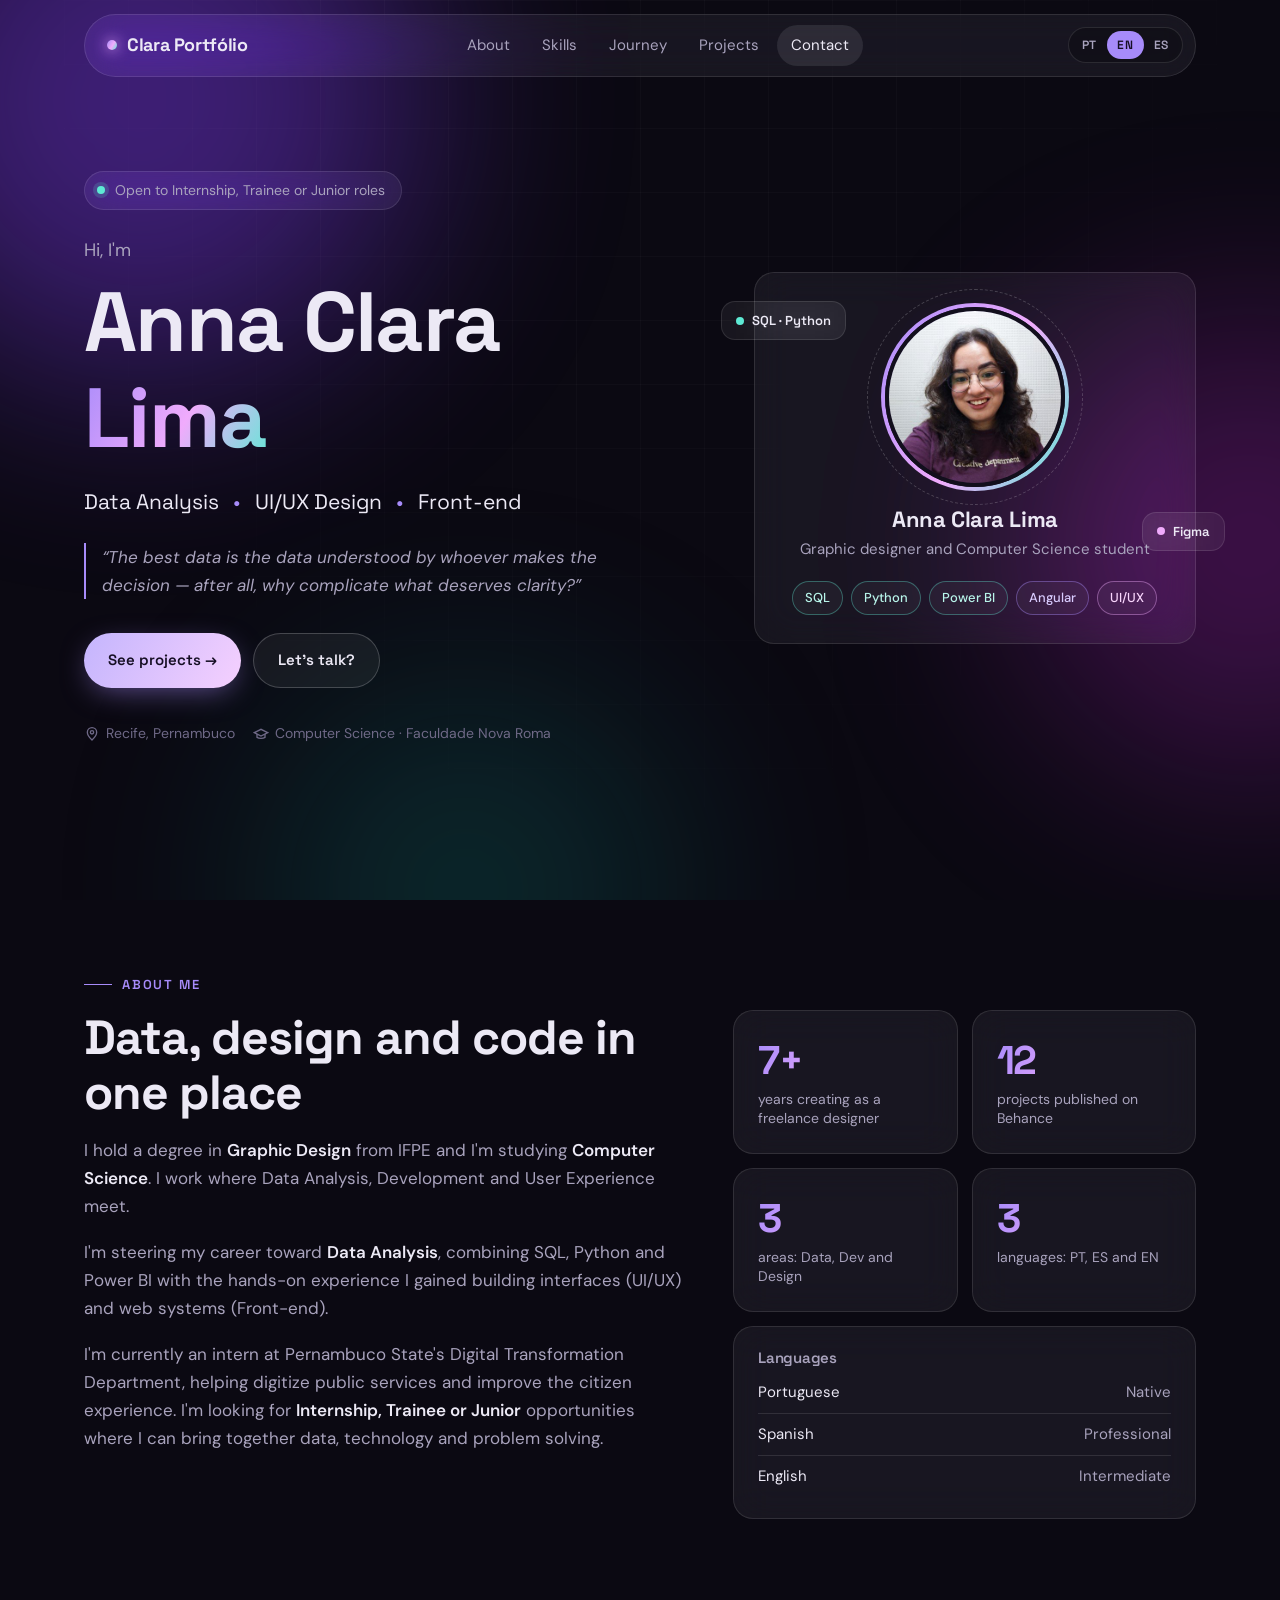
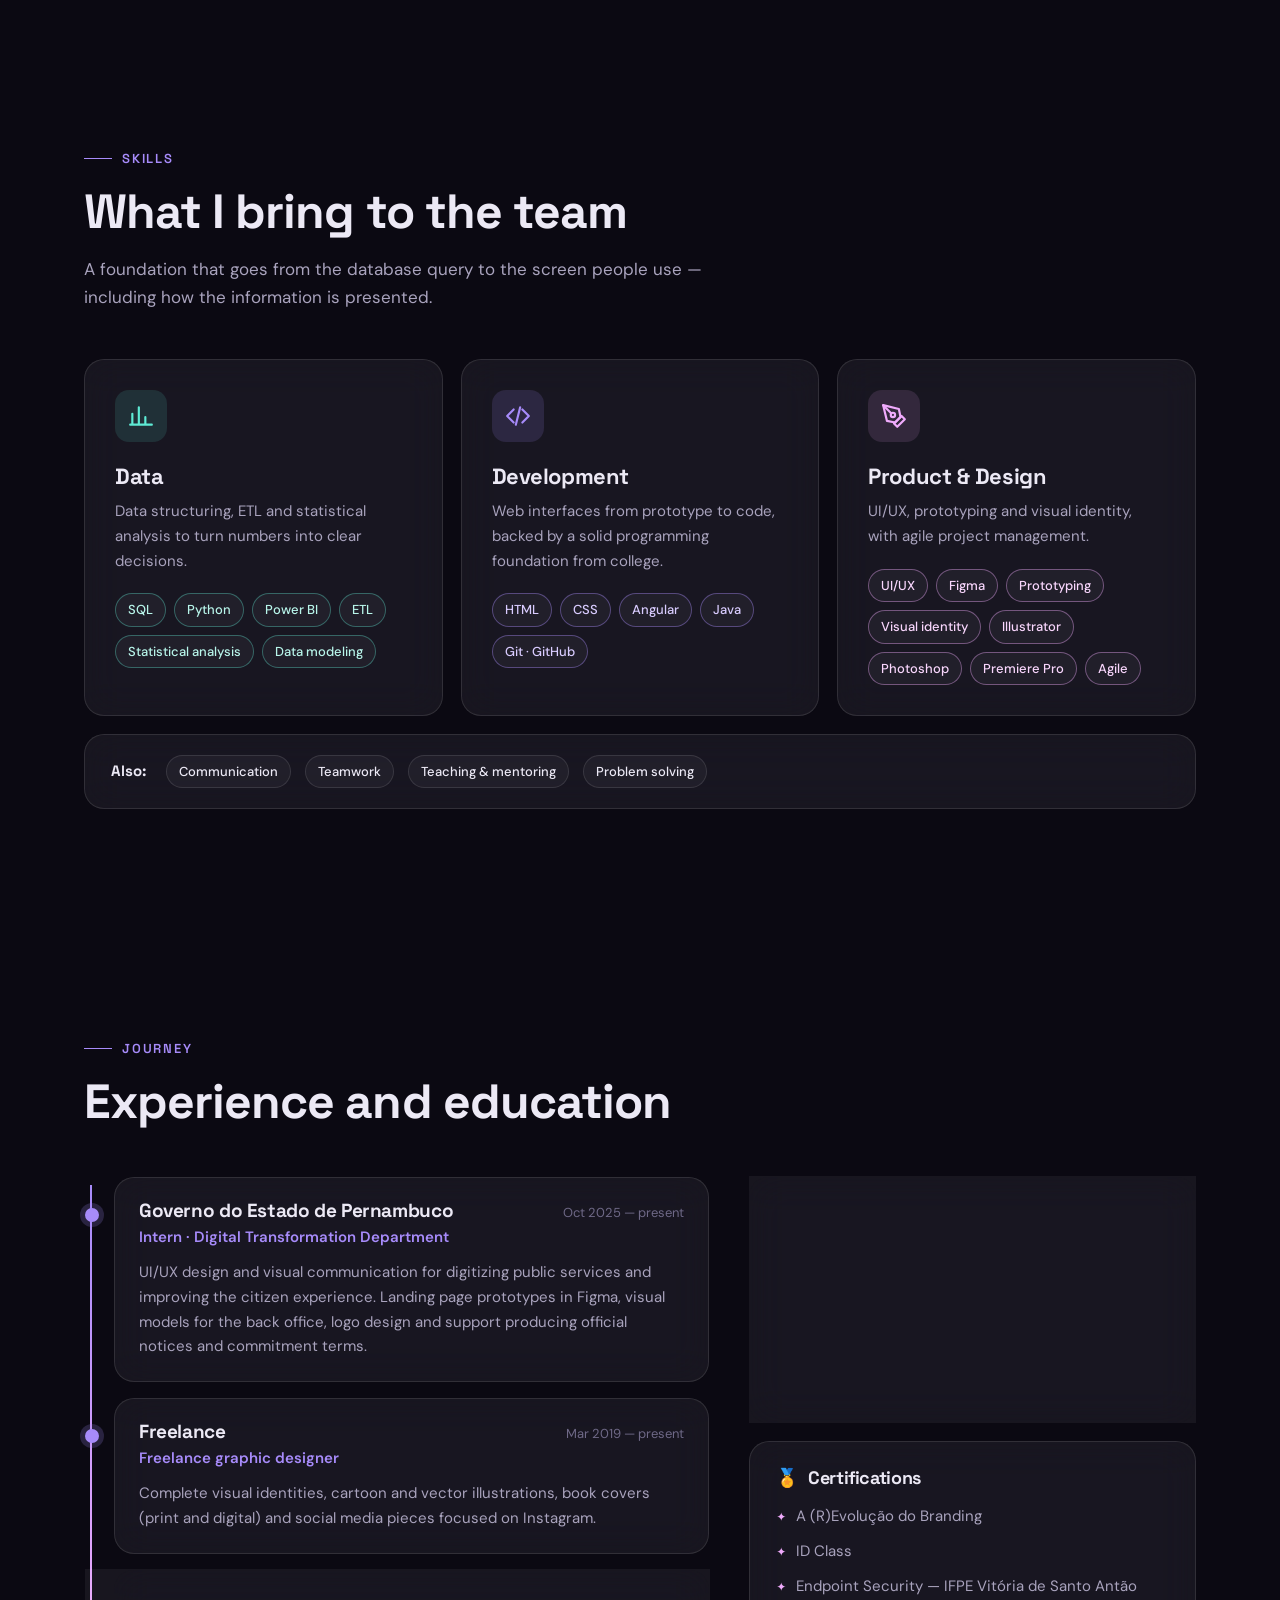
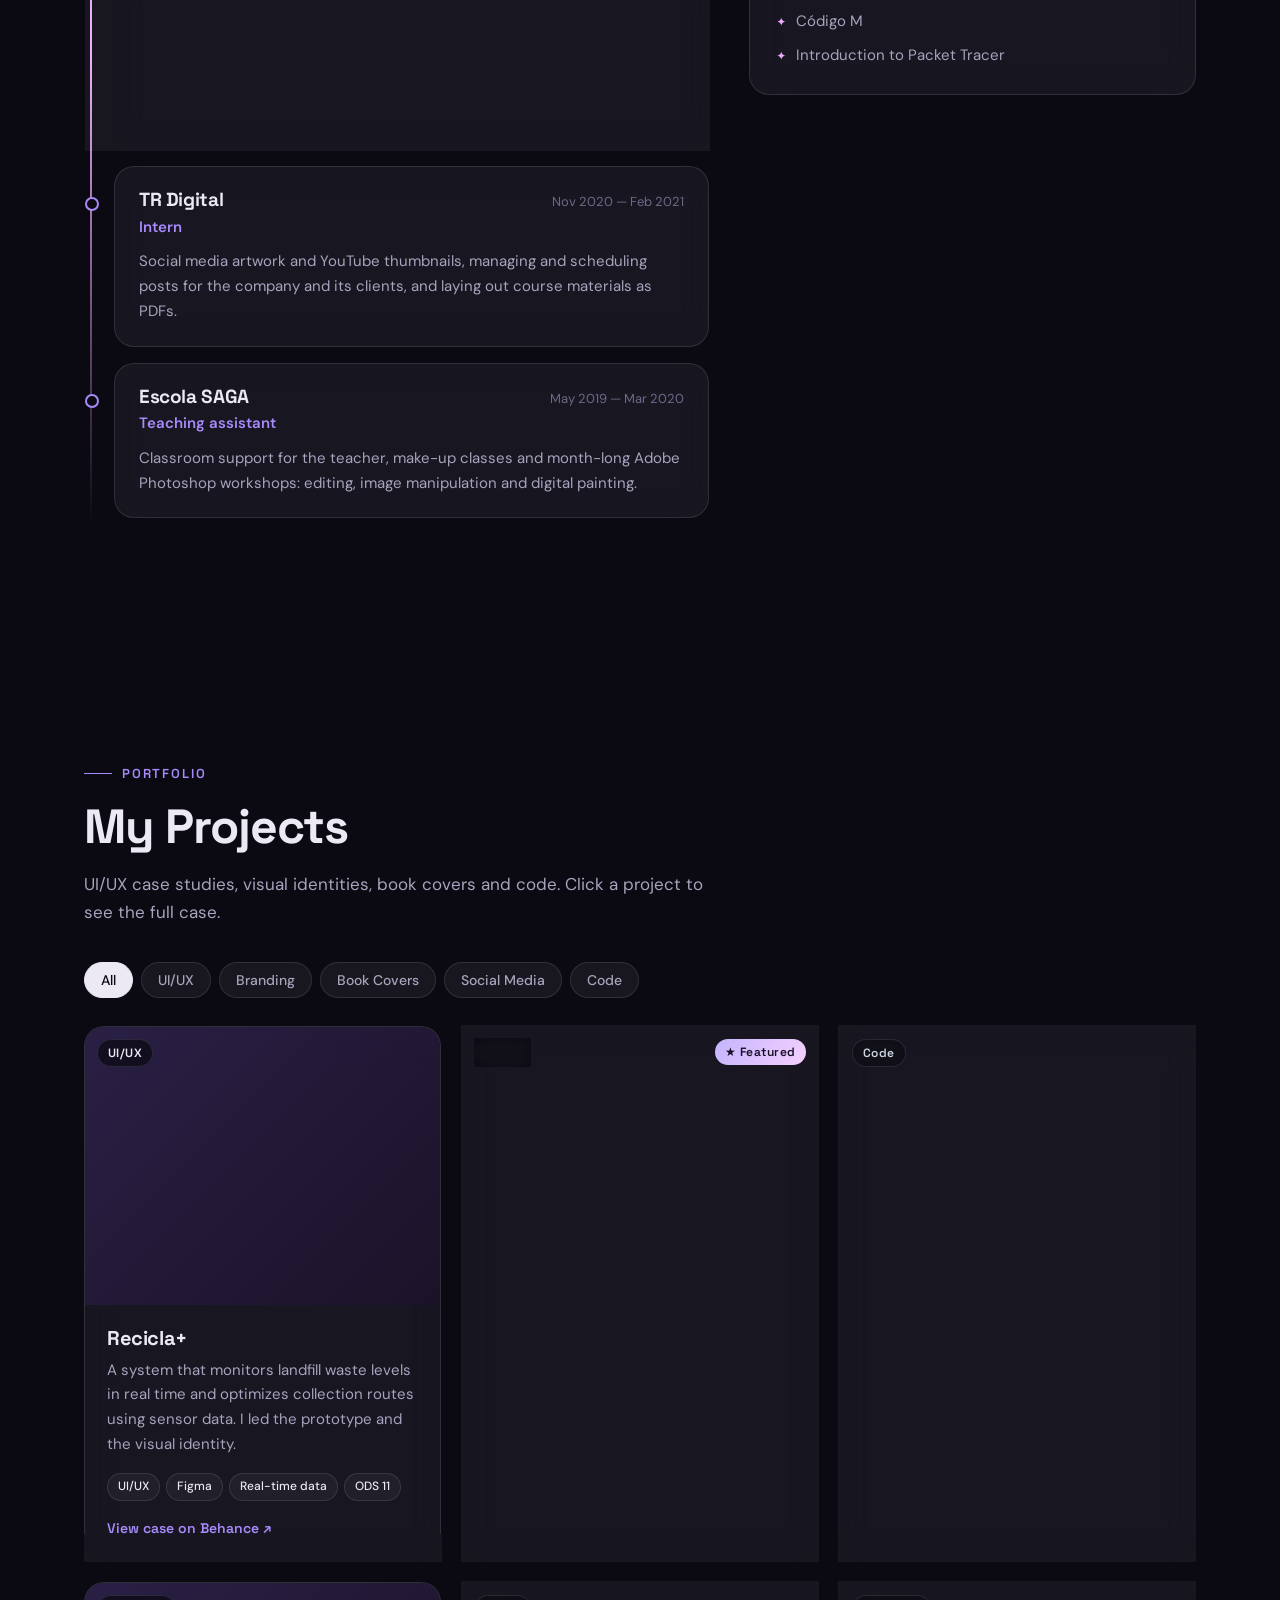
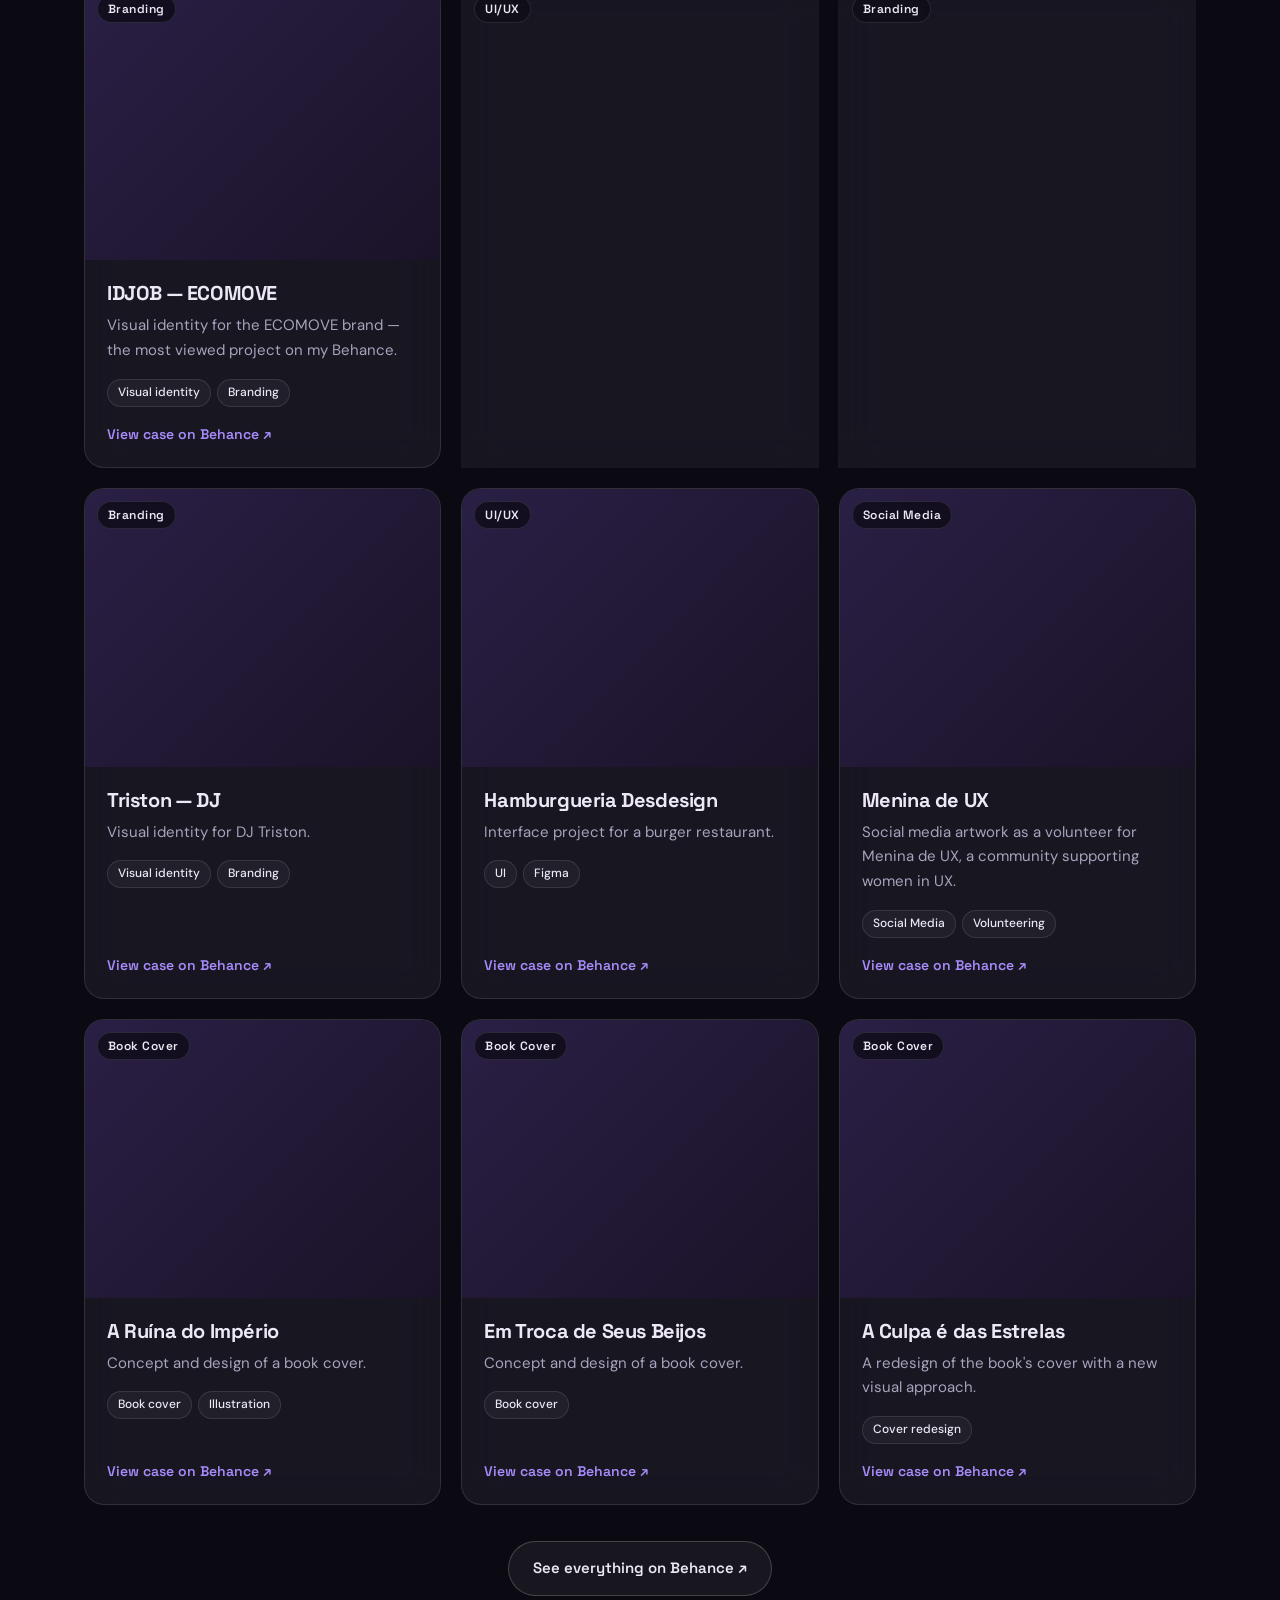
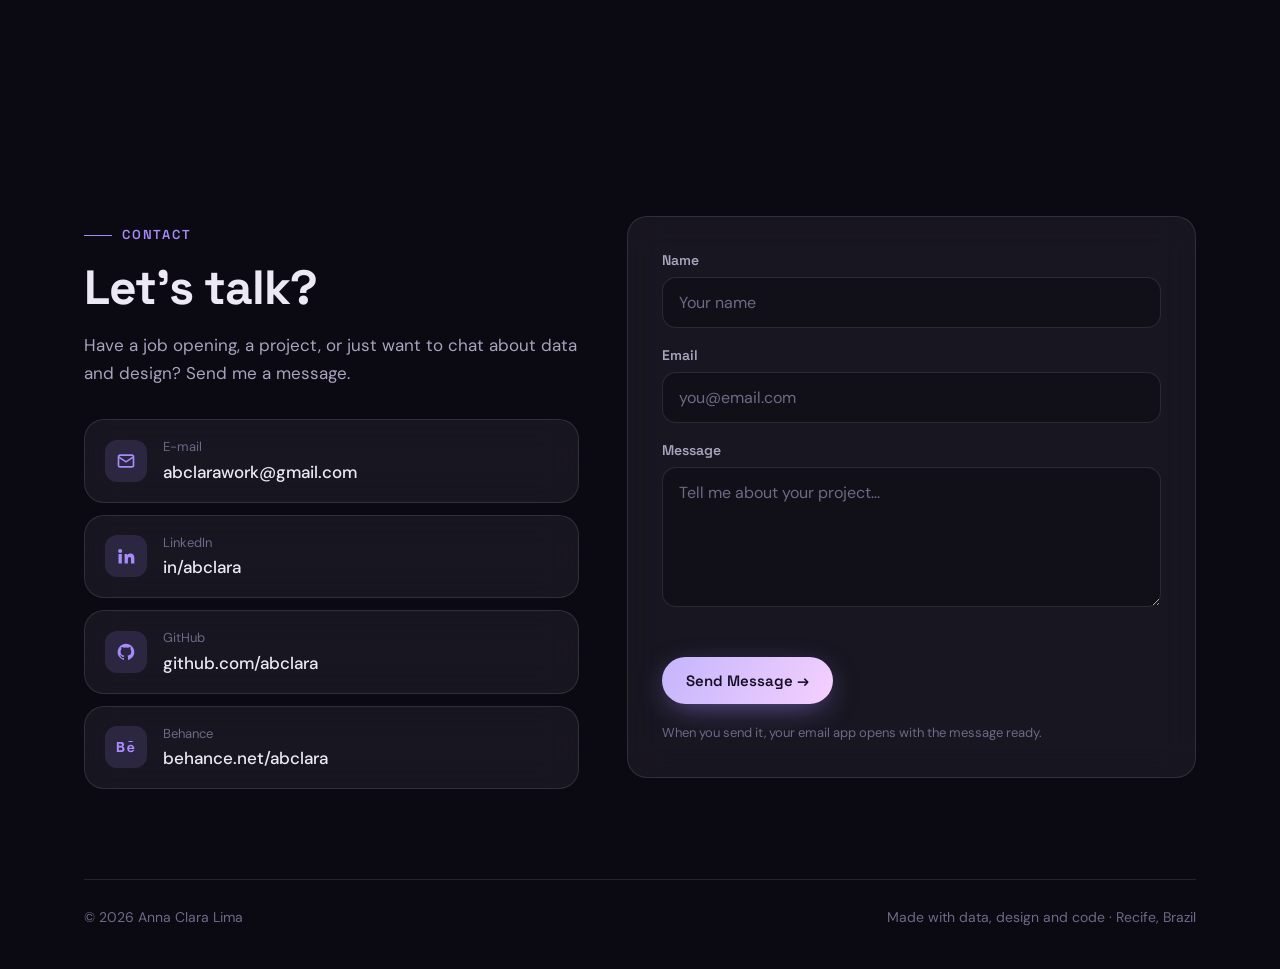
==== commit a0b275b4: "correções textuais" ====
--- a/index.html
+++ b/index.html
@@ -416,7 +416,7 @@
           <div class="float-chip glass-card two"><i style="background:var(--pink)"></i>Figma</div>
           <div class="avatar"><img src="[data-uri]" alt="Foto de Anna Clara Lima" width="400" height="400"></div>
           <h3>Anna Clara Lima</h3>
-          <p class="sub" data-i18n="hero.cardSub">Designer gráfica e estudante de Ciência da Computação</p>
+          <p class="sub" data-i18n="hero.cardSub">Analista de Dados | Estudante de Ciência da Computação | Designer gráfica</p>
           <div class="profile-stack">
             <span class="chip data">SQL</span>
             <span class="chip data">Python</span>
